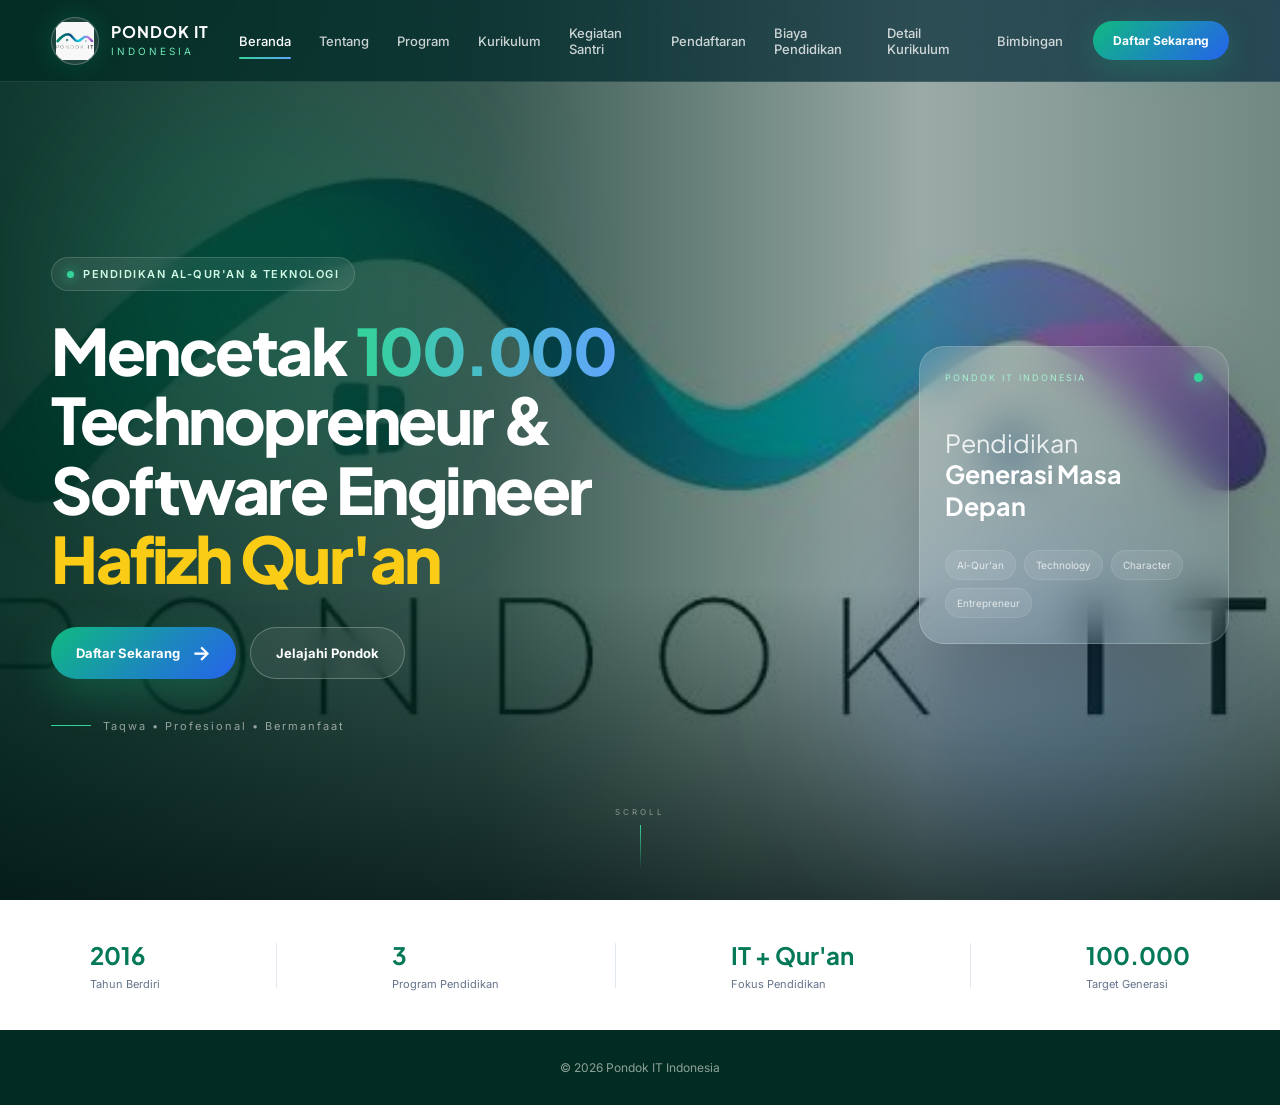
==== index.html @ db1298ca "Muhammadaminpondokit" ====
<!DOCTYPE html>
<html lang="en">
<head>
    <meta charset="UTF-8">
    <meta name="viewport" content="width=device-width, initial-scale=1.0">
    <title>Document</title>
    <link rel="stylesheet" href="style.css"> 
</head>
<body>
   <!DOCTYPE html>
<html lang="id">

<head>

    <meta charset="UTF-8">

    <meta name="viewport"
          content="width=device-width, initial-scale=1.0">

    <meta name="description"
          content="Pondok IT Indonesia - Pendidikan Al-Qur'an, Teknologi, Karakter dan Kemandirian.">

    <title>Pondok IT Indonesia | Technopreneur & Software Engineer Hafizh Qur'an</title>

    <!-- GOOGLE FONT -->
    <link rel="preconnect" href="https://fonts.googleapis.com">
    <link rel="preconnect" href="https://fonts.gstatic.com" crossorigin>

    <link href="https://fonts.googleapis.com/css2?family=Inter:wght@400;500;600;700;800&family=Plus+Jakarta+Sans:wght@500;600;700;800&display=swap"
          rel="stylesheet">

    <!-- CSS -->
    <link rel="stylesheet" href="css/style.css">

</head>

<body>


<!-- =====================================================
                    NAVBAR
===================================================== -->

<header class="navbar">

    <div class="nav-container">


        <!-- LOGO -->

        <a href="index.html" class="brand">

            <div class="brand-logo">

                <img src="Gambar Profil Pondok it/logo pondok it.jpeg"
                     alt="Gambar Profil Pondok it/logo pondok it.jpeg">

            </div>

            <div class="brand-text">

                <strong>PONDOK IT</strong>

                <span>INDONESIA</span>

            </div>

        </a>


        <!-- NAVIGATION -->

        <nav class="nav-menu">

            <a href="https://app.rumahitindonesia.online/register" class="active">
                Beranda
            </a>

            <a href="Tentang.html">
                Tentang
            </a>

            <a href="Program.html">
                Program
            </a>

            <a href="kurikulum.html">
                Kurikulum
            </a>

            <a href="kegiatan.html">
                Kegiatan Santri
            </a>

            <a href="pendaftaran.html">
                Pendaftaran
            </a>

            <a href="Biaya.html">
                Biaya Pendidikan 
            </a>

             <a href="detailkurikulum.html">
                Detail Kurikulum
            </a>

            <a href="Bimbingan.html">
                Bimbingan
            </a>

        </nav>


        <!-- CTA -->

        <a href="https://app.rumahitindonesia.online/register"
           class="nav-button">

            Daftar Sekarang

        </a>

    </div>

</header>



<!-- =====================================================
                    HERO SECTION
===================================================== -->

<main>


<section class="hero"
         id="beranda">


    <!-- BACKGROUND -->

    <div class="hero-background">

        <img src="Gambar Profil Pondok it/logo pondok it.jpeg"
             alt="Lingkungan Pondok IT Indonesia">

    </div>


    <!-- OVERLAY -->

    <div class="hero-overlay"></div>


    <!-- LIGHT EFFECT -->

    <div class="hero-glow glow-one"></div>

    <div class="hero-glow glow-two"></div>


    <!-- CONTENT -->

    <div class="hero-container">


        <div class="hero-content">


            <!-- BADGE -->

            <div class="hero-badge">

                <span class="badge-dot"></span>

                PENDIDIKAN AL-QUR'AN & TEKNOLOGI

            </div>


            <!-- TITLE -->

            <h1>

                Mencetak

                <span>100.000</span>

                <br>

                Technopreneur &

                <br>

                Software Engineer

                <em>Hafizh Qur'an</em>

            </h1>


            <!-- DESCRIPTION -->

    

            <!-- BUTTON -->

            <div class="hero-buttons">

                <a href="https://app.rumahitindonesia.online/register"
                   class="btn-primary">

                    Daftar Sekarang

                    <span>→</span>

                </a>


                <a href="#tentang"
                   class="btn-secondary">

                    Jelajahi Pondok

                </a>

            </div>


            <!-- TRUST -->

            <div class="hero-trust">

                <div class="trust-line"></div>

                <span>
                    Taqwa • Profesional • Bermanfaat
                </span>

            </div>


        </div>


        <!-- HERO SIDE CARD -->

        <div class="hero-card">


            <div class="hero-card-top">

                <span class="card-label">
                    PONDOK IT INDONESIA
                </span>

                <div class="status-dot"></div>

            </div>


            <div class="hero-card-title">

                Pendidikan

                <strong>
                    Generasi Masa Depan
                </strong>

            </div>


            <div class="hero-pill-wrapper">

                <span>Al-Qur'an</span>

                <span>Technology</span>

                <span>Character</span>

                <span>Entrepreneur</span>

            </div>


        </div>


    </div>


    <!-- SCROLL -->

    <div class="scroll-indicator">

        <span>
            SCROLL
        </span>

        <div class="scroll-line"></div>

    </div>


</section>

<!-- =====================================================
                    QUICK STATS
===================================================== -->

<section class="quick-stats">

    <div class="stats-container">


        <div class="stat-item">

            <strong>
                2016
            </strong>

            <span>
                Tahun Berdiri
            </span>

        </div>


        <div class="stat-divider"></div>


        <div class="stat-item">

            <strong>
                3
            </strong>

            <span>
                Program Pendidikan
            </span>

        </div>


        <div class="stat-divider"></div>


        <div class="stat-item">

            <strong>
                IT + Qur'an
            </strong>

            <span>
                Fokus Pendidikan
            </span>

        </div>


        <div class="stat-divider"></div>


        <div class="stat-item">

            <strong>
                100.000
            </strong>

            <span>
                Target Generasi
            </span>

        </div>


    </div>

</section>






<!-- =====================================================
                    FOOTER SEMENTARA
===================================================== -->

<footer class="footer">

    <div>

        © 2026 Pondok IT Indonesia

    </div>

</footer>


</body>

</html>

</body>
</html>
---- style.css ----
/* =====================================================
                GLOBAL
===================================================== */

* {

    margin: 0;
    padding: 0;

    box-sizing: border-box;

}

html {

    scroll-behavior: smooth;

}

body {

    font-family: "Inter", sans-serif;

    color: #ffffff;

    background: #f8fafc;

    overflow-x: hidden;

}

a {

    text-decoration: none;

    color: inherit;

}

img {

    max-width: 100%;

    display: block;

}



/* =====================================================
                NAVBAR
===================================================== */

.navbar {

    position: fixed;

    top: 0;
    left: 0;

    width: 100%;

    height: 82px;

    z-index: 1000;

    background:

        linear-gradient(
            90deg,
            rgba(2,44,34,.82),
            rgba(7,44,64,.70)
        );

    backdrop-filter: blur(18px);

    -webkit-backdrop-filter: blur(18px);

    border-bottom:

        1px solid
        rgba(255,255,255,.10);

}


.nav-container {

    width: min(1400px, 92%);

    height: 100%;

    margin: auto;

    display: flex;

    align-items: center;

    justify-content: space-between;

    gap: 30px;

}



/* =====================================================
                    BRAND
===================================================== */

.brand {

    display: flex;

    align-items: center;

    gap: 12px;

    flex-shrink: 0;

}


.brand-logo {

    width: 48px;

    height: 48px;

    border-radius: 50%;

    display: flex;

    align-items: center;

    justify-content: center;

    background:

        rgba(255,255,255,.10);

    border:

        1px solid
        rgba(255,255,255,.25);

    box-shadow:

        0 0 25px
        rgba(16,185,129,.20);

    overflow: hidden;

}


.brand-logo img {

    width: 38px;

    height: 38px;

    object-fit: contain;

}


.brand-text {

    display: flex;

    flex-direction: column;

    line-height: 1.05;

}


.brand-text strong {

    font-family:
        "Plus Jakarta Sans",
        sans-serif;

    font-size: 16px;

    letter-spacing: 1px;

}


.brand-text span {

    font-size: 10px;

    letter-spacing: 3px;

    color: #6ee7b7;

    margin-top: 5px;

}



/* =====================================================
                NAV MENU
===================================================== */

.nav-menu {

    display: flex;

    align-items: center;

    gap: 28px;

}


.nav-menu a {

    position: relative;

    font-size: 13px;

    font-weight: 500;

    color:
        rgba(255,255,255,.78);

    padding: 10px 0;

    transition: .3s ease;

}


.nav-menu a::after {

    content: "";

    position: absolute;

    bottom: 0;

    left: 50%;

    width: 0;

    height: 2px;

    border-radius: 10px;

    background:

        linear-gradient(
            90deg,
            #34d399,
            #60a5fa
        );

    transform:
        translateX(-50%);

    transition: .3s ease;

}


.nav-menu a:hover,
.nav-menu a.active {

    color: #ffffff;

}


.nav-menu a:hover::after,
.nav-menu a.active::after {

    width: 100%;

}



/* =====================================================
                NAV BUTTON
===================================================== */

.nav-button {

    padding:

        12px 20px;

    border-radius: 50px;

    font-size: 12px;

    font-weight: 700;

    white-space: nowrap;

    background:

        linear-gradient(
            135deg,
            #10b981,
            #2563eb
        );

    box-shadow:

        0 8px 30px
        rgba(16,185,129,.25);

    transition: .3s ease;

}


.nav-button:hover {

    transform:
        translateY(-3px);

    box-shadow:

        0 12px 35px
        rgba(16,185,129,.40);

}



/* =====================================================
                    HERO
===================================================== */

.hero {

    position: relative;

    min-height: 100vh;

    display: flex;

    align-items: center;

    overflow: hidden;

}


.hero-background {

    position: absolute;

    inset: 0;

    z-index: 0;

}


.hero-background img {

    width: 100%;

    height: 100%;

    object-fit: cover;

    object-position: center;

    transform:
        scale(1.03);

}


.hero-overlay {

    position: absolute;

    inset: 0;

    z-index: 1;

    background:

        linear-gradient(
            90deg,
            rgba(2,44,34,.94) 0%,
            rgba(2,44,34,.78) 38%,
            rgba(2,44,34,.38) 72%,
            rgba(2,44,34,.55) 100%
        );

}


.hero-overlay::after {

    content: "";

    position: absolute;

    inset: 0;

    background:

        linear-gradient(
            0deg,
            rgba(2,20,18,.75),
            transparent 35%
        );

}



/* =====================================================
                HERO GLOW
===================================================== */

.hero-glow {

    position: absolute;

    border-radius: 50%;

    filter: blur(80px);

    z-index: 2;

    pointer-events: none;

}


.glow-one {

    width: 400px;

    height: 400px;

    background:
        rgba(16,185,129,.16);

    top: 10%;

    left: 5%;

}


.glow-two {

    width: 350px;

    height: 350px;

    background:
        rgba(37,99,235,.15);

    right: 5%;

    bottom: 5%;

}



/* =====================================================
                HERO CONTAINER
===================================================== */

.hero-container {

    position: relative;

    z-index: 5;

    width: min(1400px, 92%);

    margin: auto;

    padding-top: 90px;

    display: flex;

    align-items: center;

    justify-content: space-between;

    gap: 70px;

}



/* =====================================================
                HERO CONTENT
===================================================== */

.hero-content {

    max-width: 780px;

}


.hero-badge {

    display: inline-flex;

    align-items: center;

    gap: 9px;

    padding:

        9px 15px;

    border-radius: 50px;

    background:

        rgba(255,255,255,.08);

    border:

        1px solid
        rgba(255,255,255,.15);

    backdrop-filter: blur(10px);

    font-size: 11px;

    letter-spacing: 1.5px;

    font-weight: 600;

    color: #d1fae5;

    margin-bottom: 25px;

}


.badge-dot {

    width: 7px;

    height: 7px;

    border-radius: 50%;

    background: #34d399;

    box-shadow:

        0 0 12px
        #34d399;

}



.hero h1 {

    font-family:
        "Plus Jakarta Sans",
        sans-serif;

    font-size:
        clamp(42px, 5vw, 76px);

    line-height: 1.08;

    letter-spacing: -2.5px;

    font-weight: 800;

}


.hero h1 span {

    background:

        linear-gradient(
            90deg,
            #34d399,
            #60a5fa
        );

    -webkit-background-clip: text;

    background-clip: text;

    color: transparent;

}


.hero h1 em {

    display: inline-block;

    font-style: normal;

    color: #facc15;

}


.hero-description {

    max-width: 650px;

    margin-top: 28px;

    font-size: 16px;

    line-height: 1.9;

    color:

        rgba(255,255,255,.76);

}



/* =====================================================
                HERO BUTTONS
===================================================== */

.hero-buttons {

    display: flex;

    gap: 14px;

    margin-top: 34px;

}


.btn-primary,
.btn-secondary {

    display: inline-flex;

    align-items: center;

    justify-content: center;

    min-height: 52px;

    padding:

        0 25px;

    border-radius: 50px;

    font-size: 13px;

    font-weight: 700;

    transition: .35s ease;

}


.btn-primary {

    gap: 12px;

    background:

        linear-gradient(
            135deg,
            #10b981,
            #2563eb
        );

    box-shadow:

        0 15px 40px
        rgba(16,185,129,.25);

}


.btn-primary span {

    font-size: 20px;

    transition: .3s;

}


.btn-primary:hover {

    transform:
        translateY(-4px);

    box-shadow:

        0 20px 45px
        rgba(16,185,129,.40);

}


.btn-primary:hover span {

    transform:
        translateX(5px);

}


.btn-secondary {

    border:

        1px solid
        rgba(255,255,255,.25);

    background:

        rgba(255,255,255,.07);

    backdrop-filter:
        blur(10px);

}


.btn-secondary:hover {

    background:
        rgba(255,255,255,.15);

    transform:
        translateY(-4px);

}



/* =====================================================
                TRUST
===================================================== */

.hero-trust {

    display: flex;

    align-items: center;

    gap: 12px;

    margin-top: 40px;

}


.trust-line {

    width: 40px;

    height: 1px;

    background:
        #34d399;

}


.hero-trust span {

    font-size: 11px;

    letter-spacing: 2px;

    color:
        rgba(255,255,255,.55);

}



/* =====================================================
                HERO CARD
===================================================== */

.hero-card {

    width: 310px;

    flex-shrink: 0;

    padding: 25px;

    border-radius: 25px;

    background:

        linear-gradient(
            145deg,
            rgba(255,255,255,.14),
            rgba(255,255,255,.04)
        );

    border:

        1px solid
        rgba(255,255,255,.18);

    backdrop-filter:
        blur(22px);

    box-shadow:

        0 30px 80px
        rgba(0,0,0,.25);

    animation:

        floating 5s ease-in-out infinite;

}


.hero-card-top {

    display: flex;

    justify-content:
        space-between;

    align-items: center;

}


.card-label {

    font-size: 9px;

    letter-spacing: 2px;

    color:
        #a7f3d0;

}


.status-dot {

    width: 9px;

    height: 9px;

    border-radius: 50%;

    background:
        #34d399;

    box-shadow:

        0 0 15px
        #34d399;

}


.hero-card-title {

    font-family:
        "Plus Jakarta Sans",
        sans-serif;

    font-size: 25px;

    line-height: 1.25;

    margin-top: 45px;

    color:
        rgba(255,255,255,.85);

}


.hero-card-title strong {

    display: block;

    color: #ffffff;

}


.hero-pill-wrapper {

    display: flex;

    flex-wrap: wrap;

    gap: 8px;

    margin-top: 28px;

}


.hero-pill-wrapper span {

    padding:

        8px 11px;

    border-radius: 50px;

    font-size: 10px;

    background:

        rgba(255,255,255,.08);

    border:

        1px solid
        rgba(255,255,255,.10);

    color:
        rgba(255,255,255,.75);

}


@keyframes floating {

    0%,
    100% {

        transform:
            translateY(0);

    }

    50% {

        transform:
            translateY(-12px);

    }

}



/* =====================================================
                SCROLL
===================================================== */

.scroll-indicator {

    position: absolute;

    z-index: 10;

    bottom: 30px;

    left: 50%;

    transform:
        translateX(-50%);

    display: flex;

    flex-direction: column;

    align-items: center;

    gap: 8px;

}


.scroll-indicator span {

    font-size: 8px;

    letter-spacing: 3px;

    color:
        rgba(255,255,255,.45);

}


.scroll-line {

    width: 1px;

    height: 45px;

    background:

        linear-gradient(
            #34d399,
            transparent
        );

}



/* =====================================================
                QUICK STATS
===================================================== */

.quick-stats {

    position: relative;

    z-index: 20;

    background:
        #ffffff;

    color:
        #064e3b;

}


.stats-container {

    width:
        min(1100px, 92%);

    min-height: 130px;

    margin: auto;

    display: flex;

    align-items: center;

    justify-content:
        space-between;

}


.stat-item {

    display: flex;

    flex-direction: column;

    gap: 7px;

}


.stat-item strong {

    font-family:
        "Plus Jakarta Sans",
        sans-serif;

    font-size: 24px;

    color:
        #047857;

}


.stat-item span {

    font-size: 11px;

    color:
        #64748b;

}


.stat-divider {

    width: 1px;

    height: 45px;

    background:
        #e2e8f0;

}



/* =====================================================
                NEXT SECTION
===================================================== */

.next-section {

    min-height: 500px;

    padding:
        120px 20px;

    color:
        #0f172a;

    background:
        #f8fafc;

}


.section-container {

    width:
        min(1000px, 92%);

    margin: auto;

    text-align: center;

}


.section-label {

    display: inline-block;

    font-size: 11px;

    letter-spacing: 3px;

    font-weight: 700;

    color:
        #059669;

    margin-bottom: 20px;

}


.section-container h2 {

    font-family:
        "Plus Jakarta Sans",
        sans-serif;

    font-size:
        clamp(32px, 5vw, 55px);

    line-height: 1.15;

}


.section-container h2 span {

    display: block;

    color:
        #059669;

}


.section-container p {

    max-width: 650px;

    margin:
        25px auto;

    color:
        #64748b;

    line-height: 1.8;

}



/* =====================================================
                FOOTER
===================================================== */

.footer {

    padding:
        30px;

    text-align: center;

    background:
        #022c22;

    color:
        rgba(255,255,255,.55);

    font-size: 12px;

}



/* =====================================================
                RESPONSIVE
===================================================== */

@media (max-width: 1100px) {

    .nav-menu {

        gap: 15px;

    }

    .hero-card {

        width: 270px;

    }

}


@media (max-width: 900px) {

    .nav-menu {

        display: none;

    }

    .hero-container {

        padding-top: 120px;

    }

    .hero-card {

        display: none;

    }

    .hero-content {

        max-width: 800px;

    }

}


@media (max-width: 650px) {

    .navbar {

        height: 70px;

    }

    .brand-text strong {

        font-size: 14px;

    }

    .brand-text span {

        font-size: 8px;

    }

    .nav-button {

        padding:
            10px 14px;

        font-size: 10px;

    }

    .hero-container {

        width: 90%;

        padding-top: 80px;

    }

    .hero h1 {

        letter-spacing: -1.5px;

    }

    .hero-description {

        font-size: 14px;

        line-height: 1.8;

    }

    .hero-buttons {

        flex-direction: column;

        align-items: stretch;

    }

    .btn-primary,
    .btn-secondary {

        width: 100%;

    }

    .hero-trust {

        margin-top: 25px;

    }

    .stats-container {

        display: grid;

        grid-template-columns:
            repeat(2, 1fr);

        gap: 25px;

        padding:
            30px 0;

    }

    .stat-divider {

        display: none;

    }

}

/* =====================================================
                GLOBAL
===================================================== */

* {

    margin: 0;
    padding: 0;

    box-sizing: border-box;

}

html {

    scroll-behavior: smooth;

}

body {

    font-family: "Inter", sans-serif;

    color: #ffffff;

    background: #f8fafc;

    overflow-x: hidden;

}

a {

    text-decoration: none;

    color: inherit;

}

img {

    max-width: 100%;

    display: block;

}



/* =====================================================
                NAVBAR
===================================================== */

.navbar {

    position: fixed;

    top: 0;
    left: 0;

    width: 100%;

    height: 82px;

    z-index: 1000;

    background:

        linear-gradient(
            90deg,
            rgba(2,44,34,.82),
            rgba(7,44,64,.70)
        );

    backdrop-filter: blur(18px);

    -webkit-backdrop-filter: blur(18px);

    border-bottom:

        1px solid
        rgba(255,255,255,.10);

}


.nav-container {

    width: min(1400px, 92%);

    height: 100%;

    margin: auto;

    display: flex;

    align-items: center;

    justify-content: space-between;

    gap: 30px;

}



/* =====================================================
                    BRAND
===================================================== */

.brand {

    display: flex;

    align-items: center;

    gap: 12px;

    flex-shrink: 0;

}


.brand-logo {

    width: 48px;

    height: 48px;

    border-radius: 50%;

    display: flex;

    align-items: center;

    justify-content: center;

    background:

        rgba(255,255,255,.10);

    border:

        1px solid
        rgba(255,255,255,.25);

    box-shadow:

        0 0 25px
        rgba(16,185,129,.20);

    overflow: hidden;

}


.brand-logo img {

    width: 38px;

    height: 38px;

    object-fit: contain;

}


.brand-text {

    display: flex;

    flex-direction: column;

    line-height: 1.05;

}


.brand-text strong {

    font-family:
        "Plus Jakarta Sans",
        sans-serif;

    font-size: 16px;

    letter-spacing: 1px;

}


.brand-text span {

    font-size: 10px;

    letter-spacing: 3px;

    color: #6ee7b7;

    margin-top: 5px;

}



/* =====================================================
                NAV MENU
===================================================== */

.nav-menu {

    display: flex;

    align-items: center;

    gap: 28px;

}


.nav-menu a {

    position: relative;

    font-size: 13px;

    font-weight: 500;

    color:
        rgba(255,255,255,.78);

    padding: 10px 0;

    transition: .3s ease;

}


.nav-menu a::after {

    content: "";

    position: absolute;

    bottom: 0;

    left: 50%;

    width: 0;

    height: 2px;

    border-radius: 10px;

    background:

        linear-gradient(
            90deg,
            #34d399,
            #60a5fa
        );

    transform:
        translateX(-50%);

    transition: .3s ease;

}


.nav-menu a:hover,
.nav-menu a.active {

    color: #ffffff;

}


.nav-menu a:hover::after,
.nav-menu a.active::after {

    width: 100%;

}



/* =====================================================
                NAV BUTTON
===================================================== */

.nav-button {

    padding:

        12px 20px;

    border-radius: 50px;

    font-size: 12px;

    font-weight: 700;

    white-space: nowrap;

    background:

        linear-gradient(
            135deg,
            #10b981,
            #2563eb
        );

    box-shadow:

        0 8px 30px
        rgba(16,185,129,.25);

    transition: .3s ease;

}


.nav-button:hover {

    transform:
        translateY(-3px);

    box-shadow:

        0 12px 35px
        rgba(16,185,129,.40);

}



/* =====================================================
                    HERO
===================================================== */

.hero {

    position: relative;

    min-height: 100vh;

    display: flex;

    align-items: center;

    overflow: hidden;

}


.hero-background {

    position: absolute;

    inset: 0;

    z-index: 0;

}


.hero-background img {

    width: 100%;

    height: 100%;

    object-fit: cover;

    object-position: center;

    transform:
        scale(1.03);

}


.hero-overlay {

    position: absolute;

    inset: 0;

    z-index: 1;

    background:

        linear-gradient(
            90deg,
            rgba(2,44,34,.94) 0%,
            rgba(2,44,34,.78) 38%,
            rgba(2,44,34,.38) 72%,
            rgba(2,44,34,.55) 100%
        );

}


.hero-overlay::after {

    content: "";

    position: absolute;

    inset: 0;

    background:

        linear-gradient(
            0deg,
            rgba(2,20,18,.75),
            transparent 35%
        );

}



/* =====================================================
                HERO GLOW
===================================================== */

.hero-glow {

    position: absolute;

    border-radius: 50%;

    filter: blur(80px);

    z-index: 2;

    pointer-events: none;

}


.glow-one {

    width: 400px;

    height: 400px;

    background:
        rgba(16,185,129,.16);

    top: 10%;

    left: 5%;

}


.glow-two {

    width: 350px;

    height: 350px;

    background:
        rgba(37,99,235,.15);

    right: 5%;

    bottom: 5%;

}



/* =====================================================
                HERO CONTAINER
===================================================== */

.hero-container {

    position: relative;

    z-index: 5;

    width: min(1400px, 92%);

    margin: auto;

    padding-top: 90px;

    display: flex;

    align-items: center;

    justify-content: space-between;

    gap: 70px;

}



/* =====================================================
                HERO CONTENT
===================================================== */

.hero-content {

    max-width: 780px;

}


.hero-badge {

    display: inline-flex;

    align-items: center;

    gap: 9px;

    padding:

        9px 15px;

    border-radius: 50px;

    background:

        rgba(255,255,255,.08);

    border:

        1px solid
        rgba(255,255,255,.15);

    backdrop-filter: blur(10px);

    font-size: 11px;

    letter-spacing: 1.5px;

    font-weight: 600;

    color: #d1fae5;

    margin-bottom: 25px;

}


.badge-dot {

    width: 7px;

    height: 7px;

    border-radius: 50%;

    background: #34d399;

    box-shadow:

        0 0 12px
        #34d399;

}



.hero h1 {

    font-family:
        "Plus Jakarta Sans",
        sans-serif;

    font-size:
        clamp(42px, 5vw, 76px);

    line-height: 1.08;

    letter-spacing: -2.5px;

    font-weight: 800;

}


.hero h1 span {

    background:

        linear-gradient(
            90deg,
            #34d399,
            #60a5fa
        );

    -webkit-background-clip: text;

    background-clip: text;

    color: transparent;

}


.hero h1 em {

    display: inline-block;

    font-style: normal;

    color: #facc15;

}


.hero-description {

    max-width: 650px;

    margin-top: 28px;

    font-size: 16px;

    line-height: 1.9;

    color:

        rgba(255,255,255,.76);

}



/* =====================================================
                HERO BUTTONS
===================================================== */

.hero-buttons {

    display: flex;

    gap: 14px;

    margin-top: 34px;

}


.btn-primary,
.btn-secondary {

    display: inline-flex;

    align-items: center;

    justify-content: center;

    min-height: 52px;

    padding:

        0 25px;

    border-radius: 50px;

    font-size: 13px;

    font-weight: 700;

    transition: .35s ease;

}


.btn-primary {

    gap: 12px;

    background:

        linear-gradient(
            135deg,
            #10b981,
            #2563eb
        );

    box-shadow:

        0 15px 40px
        rgba(16,185,129,.25);

}


.btn-primary span {

    font-size: 20px;

    transition: .3s;

}


.btn-primary:hover {

    transform:
        translateY(-4px);

    box-shadow:

        0 20px 45px
        rgba(16,185,129,.40);

}


.btn-primary:hover span {

    transform:
        translateX(5px);

}


.btn-secondary {

    border:

        1px solid
        rgba(255,255,255,.25);

    background:

        rgba(255,255,255,.07);

    backdrop-filter:
        blur(10px);

}


.btn-secondary:hover {

    background:
        rgba(255,255,255,.15);

    transform:
        translateY(-4px);

}



/* =====================================================
                TRUST
===================================================== */

.hero-trust {

    display: flex;

    align-items: center;

    gap: 12px;

    margin-top: 40px;

}


.trust-line {

    width: 40px;

    height: 1px;

    background:
        #34d399;

}


.hero-trust span {

    font-size: 11px;

    letter-spacing: 2px;

    color:
        rgba(255,255,255,.55);

}



/* =====================================================
                HERO CARD
===================================================== */

.hero-card {

    width: 310px;

    flex-shrink: 0;

    padding: 25px;

    border-radius: 25px;

    background:

        linear-gradient(
            145deg,
            rgba(255,255,255,.14),
            rgba(255,255,255,.04)
        );

    border:

        1px solid
        rgba(255,255,255,.18);

    backdrop-filter:
        blur(22px);

    box-shadow:

        0 30px 80px
        rgba(0,0,0,.25);

    animation:

        floating 5s ease-in-out infinite;

}


.hero-card-top {

    display: flex;

    justify-content:
        space-between;

    align-items: center;

}


.card-label {

    font-size: 9px;

    letter-spacing: 2px;

    color:
        #a7f3d0;

}


.status-dot {

    width: 9px;

    height: 9px;

    border-radius: 50%;

    background:
        #34d399;

    box-shadow:

        0 0 15px
        #34d399;

}


.hero-card-title {

    font-family:
        "Plus Jakarta Sans",
        sans-serif;

    font-size: 25px;

    line-height: 1.25;

    margin-top: 45px;

    color:
        rgba(255,255,255,.85);

}


.hero-card-title strong {

    display: block;

    color: #ffffff;

}


.hero-pill-wrapper {

    display: flex;

    flex-wrap: wrap;

    gap: 8px;

    margin-top: 28px;

}


.hero-pill-wrapper span {

    padding:

        8px 11px;

    border-radius: 50px;

    font-size: 10px;

    background:

        rgba(255,255,255,.08);

    border:

        1px solid
        rgba(255,255,255,.10);

    color:
        rgba(255,255,255,.75);

}


@keyframes floating {

    0%,
    100% {

        transform:
            translateY(0);

    }

    50% {

        transform:
            translateY(-12px);

    }

}



/* =====================================================
                SCROLL
===================================================== */

.scroll-indicator {

    position: absolute;

    z-index: 10;

    bottom: 30px;

    left: 50%;

    transform:
        translateX(-50%);

    display: flex;

    flex-direction: column;

    align-items: center;

    gap: 8px;

}


.scroll-indicator span {

    font-size: 8px;

    letter-spacing: 3px;

    color:
        rgba(255,255,255,.45);

}


.scroll-line {

    width: 1px;

    height: 45px;

    background:

        linear-gradient(
            #34d399,
            transparent
        );

}



/* =====================================================
                QUICK STATS
===================================================== */

.quick-stats {

    position: relative;

    z-index: 20;

    background:
        #ffffff;

    color:
        #064e3b;

}


.stats-container {

    width:
        min(1100px, 92%);

    min-height: 130px;

    margin: auto;

    display: flex;

    align-items: center;

    justify-content:
        space-between;

}


.stat-item {

    display: flex;

    flex-direction: column;

    gap: 7px;

}


.stat-item strong {

    font-family:
        "Plus Jakarta Sans",
        sans-serif;

    font-size: 24px;

    color:
        #047857;

}


.stat-item span {

    font-size: 11px;

    color:
        #64748b;

}


.stat-divider {

    width: 1px;

    height: 45px;

    background:
        #e2e8f0;

}



/* =====================================================
                NEXT SECTION
===================================================== */

.next-section {

    min-height: 500px;

    padding:
        120px 20px;

    color:
        #0f172a;

    background:
        #f8fafc;

}


.section-container {

    width:
        min(1000px, 92%);

    margin: auto;

    text-align: center;

}


.section-label {

    display: inline-block;

    font-size: 11px;

    letter-spacing: 3px;

    font-weight: 700;

    color:
        #059669;

    margin-bottom: 20px;

}


.section-container h2 {

    font-family:
        "Plus Jakarta Sans",
        sans-serif;

    font-size:
        clamp(32px, 5vw, 55px);

    line-height: 1.15;

}


.section-container h2 span {

    display: block;

    color:
        #059669;

}


.section-container p {

    max-width: 650px;

    margin:
        25px auto;

    color:
        #64748b;

    line-height: 1.8;

}



/* =====================================================
                FOOTER
===================================================== */

.footer {

    padding:
        30px;

    text-align: center;

    background:
        #022c22;

    color:
        rgba(255,255,255,.55);

    font-size: 12px;

}



/* =====================================================
                RESPONSIVE
===================================================== */

@media (max-width: 1100px) {

    .nav-menu {

        gap: 15px;

    }

    .hero-card {

        width: 270px;

    }

}


@media (max-width: 900px) {

    .nav-menu {

        display: none;

    }

    .hero-container {

        padding-top: 120px;

    }

    .hero-card {

        display: none;

    }

    .hero-content {

        max-width: 800px;

    }

}


@media (max-width: 650px) {

    .navbar {

        height: 70px;

    }

    .brand-text strong {

        font-size: 14px;

    }

    .brand-text span {

        font-size: 8px;

    }

    .nav-button {

        padding:
            10px 14px;

        font-size: 10px;

    }

    .hero-container {

        width: 90%;

        padding-top: 80px;

    }

    .hero h1 {

        letter-spacing: -1.5px;

    }

    .hero-description {

        font-size: 14px;

        line-height: 1.8;

    }

    .hero-buttons {

        flex-direction: column;

        align-items: stretch;

    }

    .btn-primary,
    .btn-secondary {

        width: 100%;

    }

    .hero-trust {

        margin-top: 25px;

    }

    .stats-container {

        display: grid;

        grid-template-columns:
            repeat(2, 1fr);

        gap: 25px;

        padding:
            30px 0;

    }

    .stat-divider {

        display: none;

    }

}
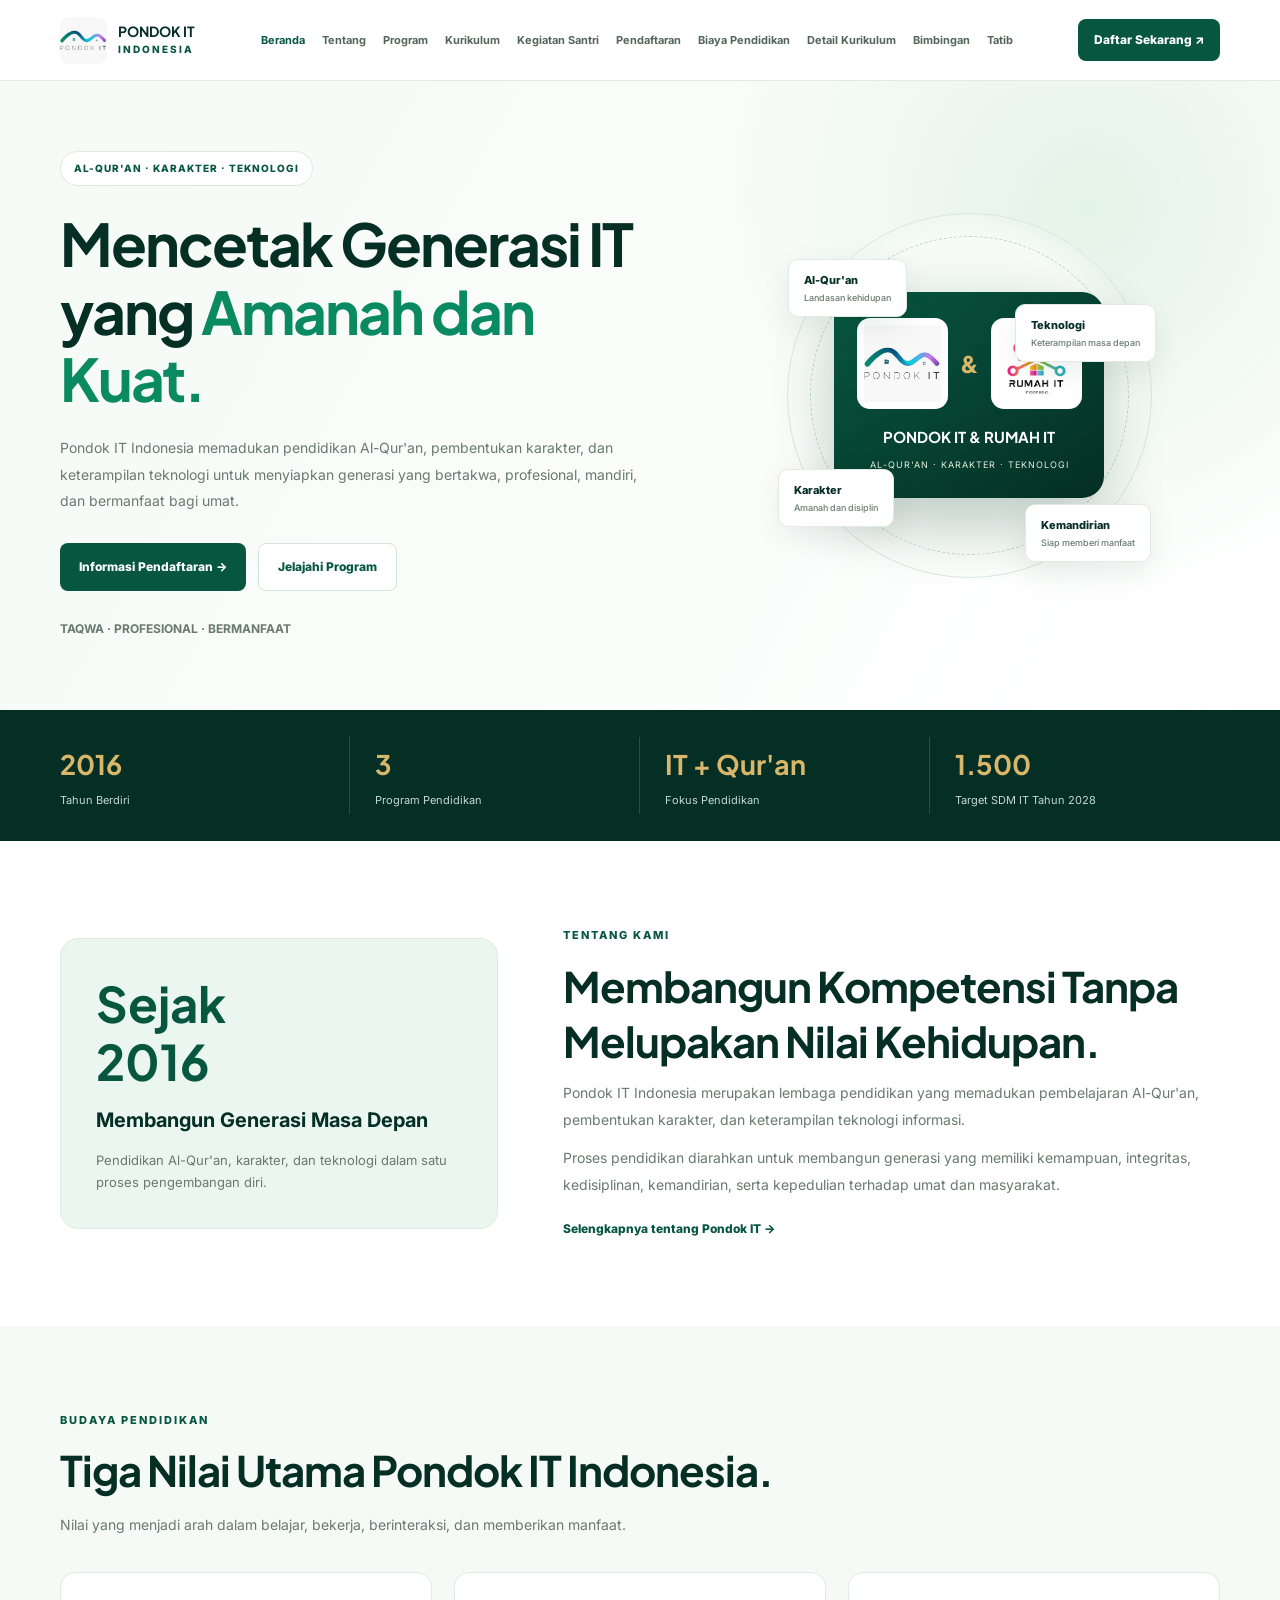
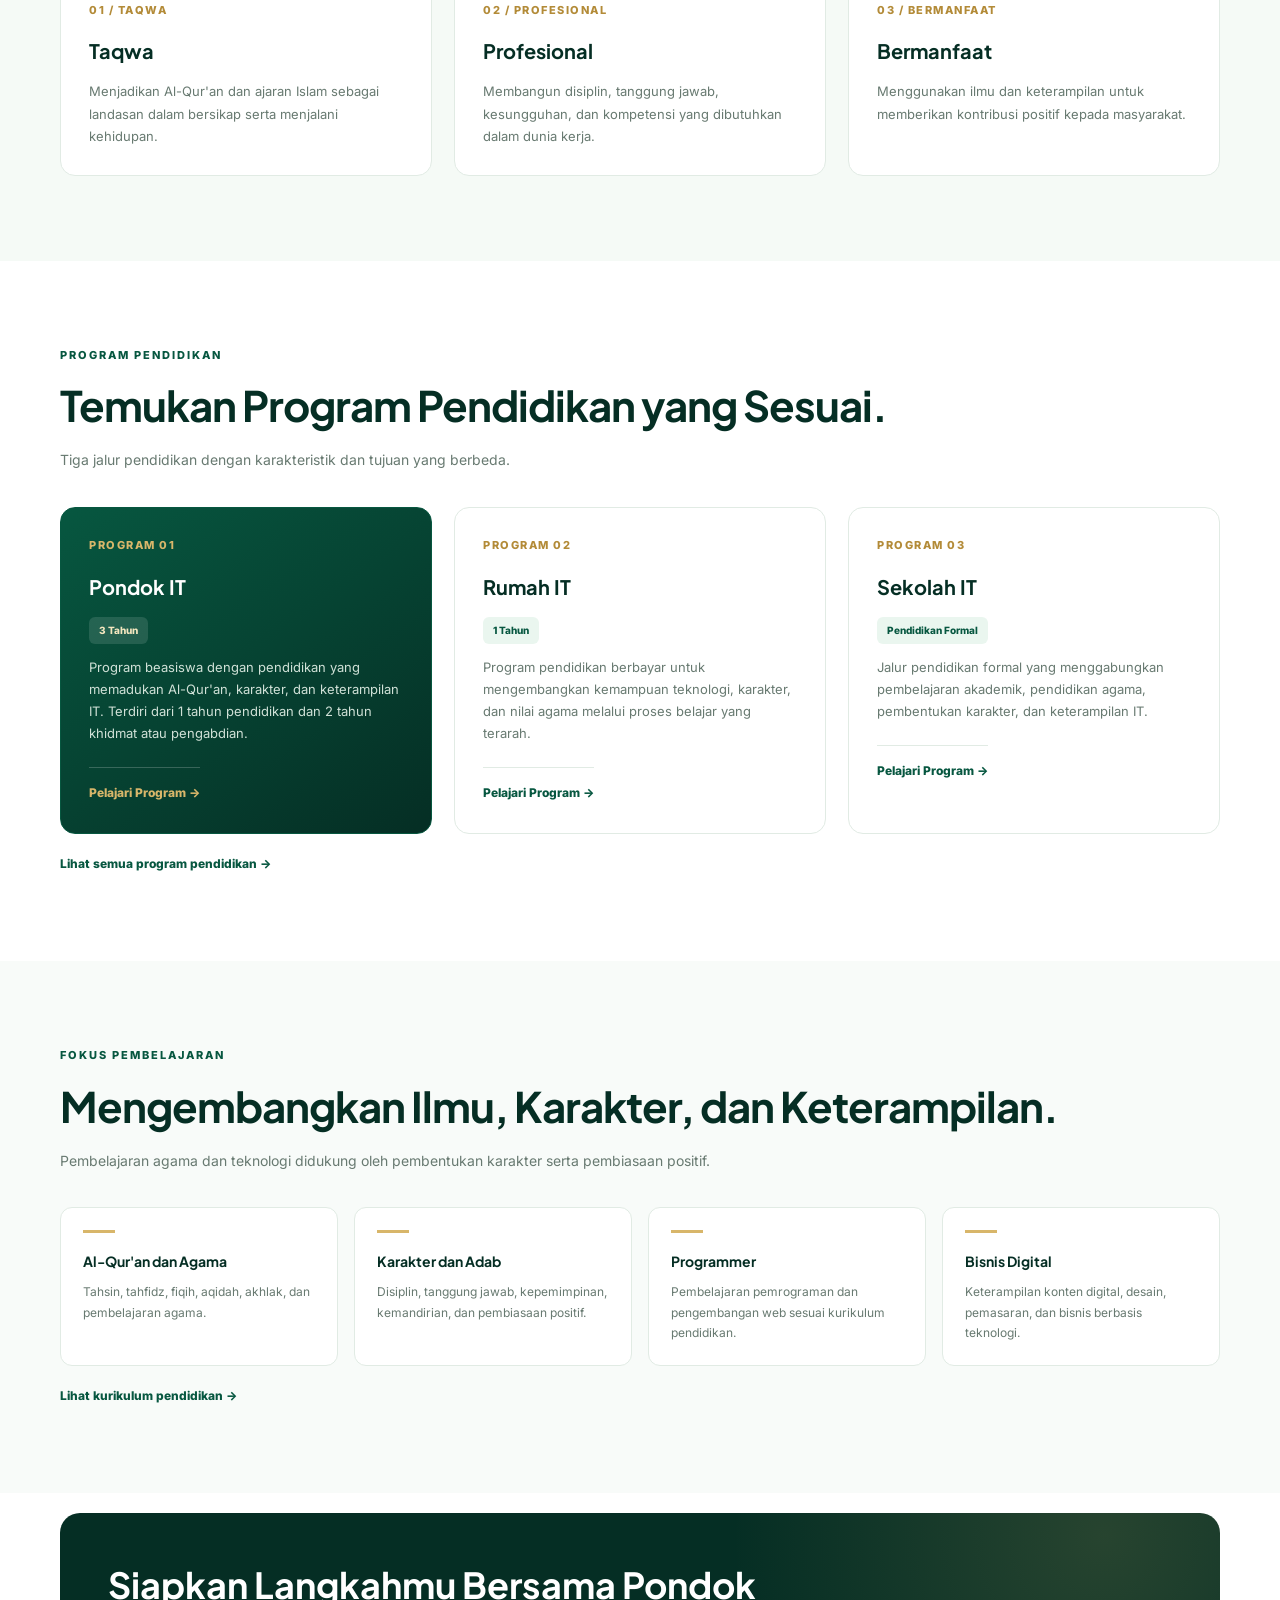
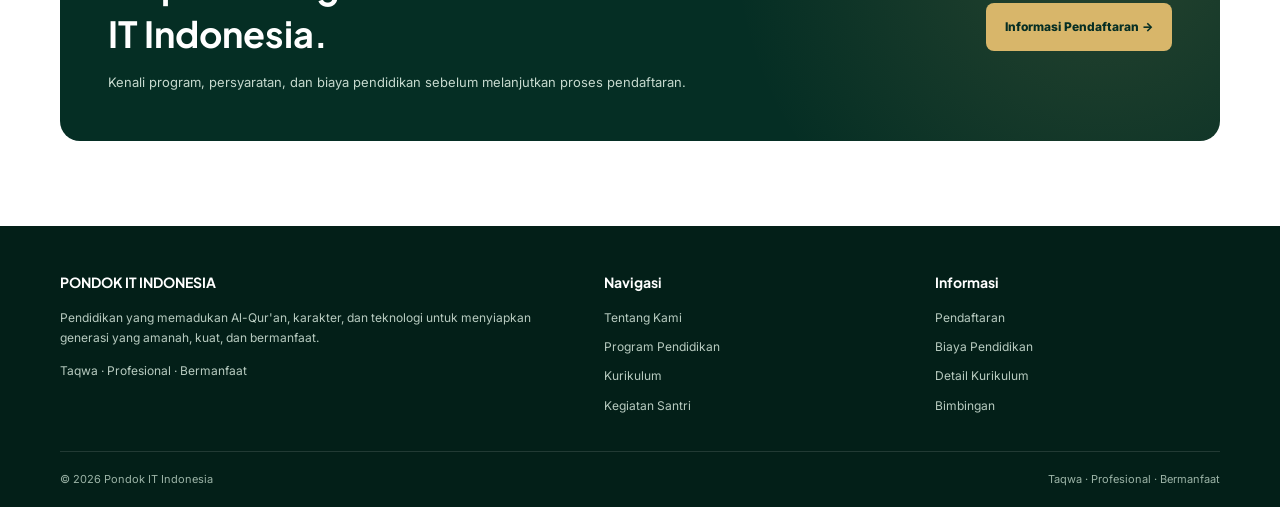
==== commit 324ac602: "melakukan perubahan tanpilan dan tambhan isi" ====
--- a/index.html
+++ b/index.html
@@ -1,406 +1,1469 @@
+
 <!DOCTYPE html>
-<html lang="en">
+<html lang="id">
 <head>
     <meta charset="UTF-8">
     <meta name="viewport" content="width=device-width, initial-scale=1.0">
-    <title>Document</title>
-    <link rel="stylesheet" href="style.css"> 
-</head>
-<body>
-   <!DOCTYPE html>
-<html lang="id">
-
-<head>
-
-    <meta charset="UTF-8">
-
-    <meta name="viewport"
-          content="width=device-width, initial-scale=1.0">
-
-    <meta name="description"
-          content="Pondok IT Indonesia - Pendidikan Al-Qur'an, Teknologi, Karakter dan Kemandirian.">
-
-    <title>Pondok IT Indonesia | Technopreneur & Software Engineer Hafizh Qur'an</title>
-
-    <!-- GOOGLE FONT -->
+
+    <title>Pondok IT Indonesia | Al-Qur'an, Karakter & Teknologi</title>
+
+    <meta name="description" content="Pondok IT Indonesia memadukan pendidikan Al-Qur'an, pembentukan karakter, dan keterampilan teknologi.">
+
     <link rel="preconnect" href="https://fonts.googleapis.com">
     <link rel="preconnect" href="https://fonts.gstatic.com" crossorigin>
-
-    <link href="https://fonts.googleapis.com/css2?family=Inter:wght@400;500;600;700;800&family=Plus+Jakarta+Sans:wght@500;600;700;800&display=swap"
-          rel="stylesheet">
-
-    <!-- CSS -->
-    <link rel="stylesheet" href="css/style.css">
-
+    <link href="https://fonts.googleapis.com/css2?family=Inter:wght@400;500;600;700;800&family=Plus+Jakarta+Sans:wght@500;600;700;800&display=swap" rel="stylesheet">
+
+    <style>
+        :root {
+            --green: #075740;
+            --dark-green: #052e24;
+            --light-green: #eaf6ef;
+            --gold: #d8b66a;
+            --dark: #18352a;
+            --muted: #687a71;
+            --white: #ffffff;
+            --border: #e1ebe4;
+        }
+
+        * {
+            margin: 0;
+            padding: 0;
+            box-sizing: border-box;
+        }
+
+        html {
+            scroll-behavior: smooth;
+            scroll-padding-top: 90px;
+        }
+
+        body {
+            font-family: 'Inter', sans-serif;
+            color: var(--dark);
+            line-height: 1.7;
+            background: #fff;
+        }
+
+        a {
+            color: inherit;
+            text-decoration: none;
+        }
+
+        img {
+            max-width: 100%;
+            display: block;
+        }
+
+        .container {
+            width: min(1160px, calc(100% - 40px));
+            margin: auto;
+        }
+
+        .section {
+            padding: 85px 0;
+        }
+
+        .section-label {
+            color: var(--green);
+            text-transform: uppercase;
+            font-size: 11px;
+            font-weight: 800;
+            letter-spacing: 2px;
+            margin-bottom: 14px;
+        }
+
+        .section-title {
+            font-family: 'Plus Jakarta Sans', sans-serif;
+            font-size: clamp(28px, 4vw, 42px);
+            line-height: 1.3;
+            letter-spacing: -1px;
+            color: var(--dark-green);
+        }
+
+        .section-desc {
+            color: var(--muted);
+            font-size: 14px;
+            margin-top: 15px;
+            max-width: 700px;
+        }
+
+        /* NAVBAR */
+
+        .navbar {
+            position: sticky;
+            top: 0;
+            z-index: 1000;
+            background: rgba(255,255,255,.97);
+            border-bottom: 1px solid var(--border);
+        }
+
+        .nav-container {
+            min-height: 80px;
+            display: flex;
+            align-items: center;
+            justify-content: space-between;
+            gap: 20px;
+        }
+
+        .brand {
+            display: flex;
+            align-items: center;
+            gap: 11px;
+            flex-shrink: 0;
+        }
+
+        .brand img {
+            width: 47px;
+            height: 47px;
+            object-fit: contain;
+            border-radius: 9px;
+        }
+
+        .brand-name strong {
+            display: block;
+            font-family: 'Plus Jakarta Sans', sans-serif;
+            font-size: 14px;
+            line-height: 1.4;
+            color: var(--dark-green);
+        }
+
+        .brand-name span {
+            display: block;
+            color: var(--green);
+            font-size: 10px;
+            letter-spacing: 2px;
+            font-weight: 800;
+        }
+
+        .nav-menu {
+            display: flex;
+            align-items: center;
+            gap: 17px;
+        }
+
+        .nav-menu a {
+            font-size: 11px;
+            font-weight: 700;
+            color: #52665c;
+            white-space: nowrap;
+            transition: .2s;
+        }
+
+        .nav-menu a:hover,
+        .nav-menu a.active {
+            color: var(--green);
+        }
+
+        .nav-button {
+            display: inline-flex;
+            align-items: center;
+            justify-content: center;
+            background: var(--green);
+            color: white;
+            padding: 11px 16px;
+            border-radius: 8px;
+            font-size: 12px;
+            font-weight: 800;
+            white-space: nowrap;
+            transition: .2s;
+        }
+
+        .nav-button:hover,
+        .button-primary:hover {
+            background: var(--dark-green);
+        }
+
+        .menu-toggle {
+            display: none;
+            border: 1px solid var(--border);
+            background: white;
+            color: var(--green);
+            border-radius: 8px;
+            padding: 7px 12px;
+            font-size: 22px;
+            cursor: pointer;
+        }
+
+        /* HERO */
+
+        .hero {
+            background:
+                radial-gradient(circle at 85% 20%, #e4f3e8, transparent 32%),
+                linear-gradient(120deg, #f5faf6, #fff);
+            overflow: hidden;
+        }
+
+        .hero-grid {
+            min-height: 590px;
+            padding: 70px 0;
+            display: grid;
+            grid-template-columns: 1.1fr .9fr;
+            gap: 45px;
+            align-items: center;
+        }
+
+        .hero-label {
+            display: inline-block;
+            background: white;
+            border: 1px solid #dcebe0;
+            color: var(--green);
+            padding: 8px 13px;
+            border-radius: 30px;
+            font-size: 10px;
+            font-weight: 800;
+            letter-spacing: 1px;
+            margin-bottom: 24px;
+        }
+
+        .hero h1 {
+            font-family: 'Plus Jakarta Sans', sans-serif;
+            color: var(--dark-green);
+            font-size: clamp(38px, 4.6vw, 59px);
+            line-height: 1.15;
+            letter-spacing: -2px;
+        }
+
+        .hero h1 span {
+            color: #0a8a60;
+        }
+
+        .hero-description {
+            margin-top: 22px;
+            color: var(--muted);
+            font-size: 14px;
+            max-width: 580px;
+            line-height: 1.9;
+        }
+
+        .hero-buttons {
+            display: flex;
+            flex-wrap: wrap;
+            gap: 12px;
+            margin-top: 28px;
+        }
+
+        .button-primary,
+        .button-secondary {
+            display: inline-flex;
+            justify-content: center;
+            align-items: center;
+            padding: 13px 19px;
+            border-radius: 8px;
+            font-size: 12px;
+            font-weight: 800;
+            transition: .2s;
+        }
+
+        .button-primary {
+            background: var(--green);
+            color: white;
+        }
+
+        .button-secondary {
+            border: 1px solid #d5e5da;
+            color: var(--green);
+            background: white;
+        }
+
+        .button-secondary:hover {
+            border-color: var(--green);
+        }
+
+        .hero-motto {
+            margin-top: 28px;
+            color: var(--muted);
+            font-size: 12px;
+            font-weight: 700;
+        }
+
+        /* AREA DUA LOGO */
+
+        .hero-visual {
+            position: relative;
+            min-height: 430px;
+            display: flex;
+            align-items: center;
+            justify-content: center;
+        }
+
+        .logo-orbit {
+            width: 365px;
+            height: 365px;
+            max-width: 100%;
+            border-radius: 50%;
+            border: 1px solid #d7e9dc;
+            background: radial-gradient(circle, #e5f3e8 0%, #f7fbf8 60%, transparent 72%);
+            display: flex;
+            align-items: center;
+            justify-content: center;
+            position: relative;
+        }
+
+        .logo-orbit::before {
+            content: "";
+            position: absolute;
+            inset: 22px;
+            border-radius: 50%;
+            border: 1px dashed #b9d7c3;
+        }
+
+        .logo-card {
+            position: relative;
+            z-index: 2;
+            width: 270px;
+            padding: 26px 19px;
+            background: linear-gradient(145deg, var(--green), var(--dark-green));
+            color: white;
+            border-radius: 22px;
+            box-shadow: 0 25px 60px rgba(5,46,36,.22);
+            text-align: center;
+        }
+
+        .logo-pair {
+            display: flex;
+            align-items: center;
+            justify-content: center;
+            gap: 12px;
+            margin-bottom: 17px;
+        }
+
+        .logo-box {
+            width: 91px;
+            height: 91px;
+            background: white;
+            border-radius: 13px;
+            padding: 7px;
+            display: flex;
+            align-items: center;
+            justify-content: center;
+        }
+
+        .logo-box img {
+            width: 100%;
+            height: 100%;
+            object-fit: contain;
+        }
+
+        .logo-and {
+            font-family: 'Plus Jakarta Sans', sans-serif;
+            font-size: 23px;
+            color: var(--gold);
+            font-weight: 800;
+        }
+
+        .logo-card h2 {
+            font-family: 'Plus Jakarta Sans', sans-serif;
+            font-size: 15px;
+            line-height: 1.5;
+        }
+
+        .logo-card p {
+            color: #e4eede;
+            font-size: 9px;
+            letter-spacing: 1px;
+            margin-top: 8px;
+        }
+
+        .floating-label {
+            position: absolute;
+            z-index: 3;
+            background: white;
+            border: 1px solid var(--border);
+            box-shadow: 0 10px 30px rgba(5,46,36,.08);
+            padding: 11px 15px;
+            border-radius: 10px;
+            color: var(--dark-green);
+            font-size: 11px;
+            font-weight: 800;
+        }
+
+        .floating-one {
+            top: 45px;
+            left: 0;
+        }
+
+        .floating-two {
+            top: 90px;
+            right: -5px;
+        }
+
+        .floating-three {
+            bottom: 50px;
+            left: -10px;
+        }
+
+        .floating-four {
+            bottom: 15px;
+            right: 0;
+        }
+
+        .floating-label span {
+            display: block;
+            color: var(--muted);
+            font-size: 9px;
+            font-weight: 500;
+        }
+
+        /* STATISTIK */
+
+        .stats {
+            background: var(--dark-green);
+            color: white;
+        }
+
+        .stats-grid {
+            display: grid;
+            grid-template-columns: repeat(4, 1fr);
+            padding: 27px 0;
+        }
+
+        .stat {
+            padding: 5px 25px;
+            border-right: 1px solid rgba(255,255,255,.15);
+        }
+
+        .stat:first-child {
+            padding-left: 0;
+        }
+
+        .stat:last-child {
+            border-right: none;
+        }
+
+        .stat strong {
+            display: block;
+            font-family: 'Plus Jakarta Sans', sans-serif;
+            color: var(--gold);
+            font-size: 27px;
+        }
+
+        .stat span {
+            display: block;
+            color: #c6d9ce;
+            font-size: 11px;
+            margin-top: 3px;
+        }
+
+        /* TENTANG */
+
+        .about-grid {
+            display: grid;
+            grid-template-columns: .8fr 1.2fr;
+            align-items: center;
+            gap: 65px;
+        }
+
+        .about-box {
+            padding: 35px;
+            background: var(--light-green);
+            border-radius: 18px;
+            border: 1px solid var(--border);
+        }
+
+        .about-box strong {
+            font-family: 'Plus Jakarta Sans', sans-serif;
+            color: var(--green);
+            font-size: 49px;
+            line-height: 1.2;
+        }
+
+        .about-box h3 {
+            font-size: 20px;
+            color: var(--dark-green);
+            margin-top: 12px;
+        }
+
+        .about-box p,
+        .about-content p {
+            font-size: 13px;
+            color: var(--muted);
+            margin-top: 12px;
+        }
+
+        .about-content p {
+            font-size: 14px;
+            line-height: 1.9;
+        }
+
+        .text-link {
+            display: inline-block;
+            margin-top: 20px;
+            color: var(--green);
+            font-size: 12px;
+            font-weight: 800;
+        }
+
+        /* NILAI */
+
+        .values-section {
+            background: #f5faf6;
+        }
+
+        .section-heading {
+            margin-bottom: 35px;
+        }
+
+        .values-grid,
+        .program-grid {
+            display: grid;
+            grid-template-columns: repeat(3, 1fr);
+            gap: 22px;
+        }
+
+        .value-card,
+        .program-card {
+            background: white;
+            border: 1px solid var(--border);
+            border-radius: 15px;
+            padding: 28px;
+            transition: .25s;
+        }
+
+        .value-card:hover,
+        .program-card:hover {
+            transform: translateY(-4px);
+            box-shadow: 0 15px 35px rgba(5,46,36,.08);
+        }
+
+        .card-number {
+            color: #b38b38;
+            font-size: 11px;
+            font-weight: 800;
+            letter-spacing: 1.5px;
+        }
+
+        .value-card h3,
+        .program-card h3 {
+            font-family: 'Plus Jakarta Sans', sans-serif;
+            color: var(--dark-green);
+            font-size: 20px;
+            margin-top: 15px;
+        }
+
+        .value-card p,
+        .program-card p {
+            color: var(--muted);
+            font-size: 13px;
+            margin-top: 12px;
+        }
+
+        /* PROGRAM */
+
+        .program-card.featured {
+            background: linear-gradient(145deg, var(--green), var(--dark-green));
+            border-color: var(--green);
+        }
+
+        .featured .card-number {
+            color: var(--gold);
+        }
+
+        .featured h3 {
+            color: white;
+        }
+
+        .featured p {
+            color: #d0e1d7;
+        }
+
+        .duration {
+            display: inline-block;
+            margin-top: 13px;
+            background: var(--light-green);
+            color: var(--green);
+            border-radius: 6px;
+            padding: 5px 10px;
+            font-size: 10px;
+            font-weight: 800;
+        }
+
+        .featured .duration {
+            background: rgba(255,255,255,.12);
+            color: #f4e7bf;
+        }
+
+        .program-link {
+            display: inline-block;
+            margin-top: 23px;
+            padding-top: 15px;
+            border-top: 1px solid var(--border);
+            color: var(--green);
+            font-size: 12px;
+            font-weight: 800;
+        }
+
+        .featured .program-link {
+            color: var(--gold);
+            border-color: rgba(255,255,255,.2);
+        }
+
+        /* PEMBELAJARAN */
+
+        .learning-section {
+            background: #f8fbf9;
+        }
+
+        .learning-grid {
+            display: grid;
+            grid-template-columns: repeat(4, 1fr);
+            gap: 16px;
+        }
+
+        .learning-card {
+            background: white;
+            border: 1px solid var(--border);
+            border-radius: 12px;
+            padding: 22px;
+        }
+
+        .learning-card::before {
+            content: "";
+            display: block;
+            width: 32px;
+            height: 3px;
+            background: var(--gold);
+            margin-bottom: 17px;
+        }
+
+        .learning-card h3 {
+            font-family: 'Plus Jakarta Sans', sans-serif;
+            font-size: 14px;
+            color: var(--dark-green);
+        }
+
+        .learning-card p {
+            color: var(--muted);
+            font-size: 12px;
+            margin-top: 8px;
+        }
+
+        /* CTA */
+
+        .cta-section {
+            padding: 20px 0 85px;
+        }
+
+        .cta-box {
+            background:
+                radial-gradient(circle at 90% 10%, rgba(216,182,106,.16), transparent 35%),
+                var(--dark-green);
+            padding: 48px;
+            border-radius: 20px;
+            display: flex;
+            align-items: center;
+            justify-content: space-between;
+            gap: 25px;
+        }
+
+        .cta-box h2 {
+            font-family: 'Plus Jakarta Sans', sans-serif;
+            color: white;
+            font-size: clamp(25px, 3vw, 36px);
+            line-height: 1.35;
+            max-width: 650px;
+        }
+
+        .cta-box p {
+            color: #c6d9ce;
+            font-size: 13px;
+            margin-top: 12px;
+        }
+
+        .cta-button {
+            flex-shrink: 0;
+            display: inline-block;
+            background: var(--gold);
+            color: var(--dark-green);
+            padding: 14px 19px;
+            border-radius: 8px;
+            font-size: 12px;
+            font-weight: 800;
+        }
+
+        /* FOOTER */
+
+        .footer {
+            background: #031f18;
+            color: white;
+            padding-top: 45px;
+        }
+
+        .footer-grid {
+            display: grid;
+            grid-template-columns: 1.4fr .8fr .8fr;
+            gap: 45px;
+            padding-bottom: 35px;
+        }
+
+        .footer h3 {
+            font-family: 'Plus Jakarta Sans', sans-serif;
+            font-size: 14px;
+            margin-bottom: 13px;
+        }
+
+        .footer p,
+        .footer a {
+            color: #b8cbc0;
+            font-size: 12px;
+        }
+
+        .footer-links {
+            display: flex;
+            flex-direction: column;
+            gap: 9px;
+        }
+
+        .footer a:hover {
+            color: white;
+        }
+
+        .footer-bottom {
+            border-top: 1px solid rgba(255,255,255,.12);
+            padding: 18px 0;
+            display: flex;
+            justify-content: space-between;
+            gap: 15px;
+            color: #9cb4a7;
+            font-size: 11px;
+        }
+
+        /* RESPONSIVE */
+
+        @media (max-width: 1050px) {
+            .nav-menu {
+                gap: 10px;
+            }
+
+            .nav-menu a {
+                font-size: 10px;
+            }
+
+            .nav-container {
+                gap: 12px;
+            }
+
+            .hero-grid {
+                gap: 25px;
+            }
+
+            .floating-two {
+                right: 0;
+            }
+        }
+
+        @media (max-width: 900px) {
+            .menu-toggle {
+                display: block;
+            }
+
+            .nav-container {
+                min-height: 75px;
+                flex-wrap: wrap;
+            }
+
+            .nav-button {
+                display: none;
+            }
+
+            .nav-menu {
+                display: none;
+                order: 5;
+                width: 100%;
+                flex-direction: column;
+                align-items: stretch;
+                gap: 0;
+                padding: 0 0 15px;
+            }
+
+            .nav-menu.open {
+                display: flex;
+            }
+
+            .nav-menu a {
+                font-size: 13px;
+                padding: 11px 3px;
+                border-bottom: 1px solid var(--border);
+            }
+
+            .hero-grid {
+                grid-template-columns: 1fr;
+                padding: 60px 0;
+            }
+
+            .hero-content {
+                max-width: 720px;
+            }
+
+            .hero-visual {
+                min-height: 400px;
+            }
+
+            .about-grid {
+                gap: 30px;
+            }
+
+            .learning-grid {
+                grid-template-columns: repeat(2, 1fr);
+            }
+
+            .cta-box {
+                padding: 35px;
+            }
+        }
+
+        @media (max-width: 650px) {
+            .container {
+                width: calc(100% - 32px);
+            }
+
+            .section {
+                padding: 60px 0;
+            }
+
+            .hero-grid {
+                padding: 48px 0 40px;
+            }
+
+            .hero h1 {
+                font-size: clamp(36px, 10vw, 46px);
+                letter-spacing: -1.5px;
+            }
+
+            .hero-description {
+                font-size: 13px;
+            }
+
+            .hero-buttons {
+                flex-direction: column;
+            }
+
+            .hero-buttons a {
+                width: 100%;
+            }
+
+            .hero-visual {
+                min-height: 330px;
+            }
+
+            .logo-orbit {
+                width: 270px;
+                height: 270px;
+            }
+
+            .logo-card {
+                width: 220px;
+                padding: 20px 12px;
+            }
+
+            .logo-box {
+                width: 70px;
+                height: 70px;
+                padding: 5px;
+            }
+
+            .logo-pair {
+                gap: 7px;
+            }
+
+            .logo-card h2 {
+                font-size: 12px;
+            }
+
+            .logo-card p {
+                font-size: 7px;
+            }
+
+            .floating-label {
+                padding: 8px 10px;
+                font-size: 9px;
+            }
+
+            .floating-label span {
+                font-size: 8px;
+            }
+
+            .floating-one {
+                top: 20px;
+                left: -3px;
+            }
+
+            .floating-two {
+                top: 65px;
+                right: -3px;
+            }
+
+            .floating-three {
+                bottom: 35px;
+                left: -3px;
+            }
+
+            .floating-four {
+                bottom: 4px;
+                right: -3px;
+            }
+
+            .stats-grid {
+                grid-template-columns: repeat(2, 1fr);
+            }
+
+            .stat {
+                padding: 15px 12px;
+                border-right: none;
+                border-bottom: 1px solid rgba(255,255,255,.15);
+            }
+
+            .stat:nth-child(odd) {
+                border-right: 1px solid rgba(255,255,255,.15);
+            }
+
+            .stat:first-child {
+                padding-left: 12px;
+            }
+
+            .stat:nth-last-child(-n+2) {
+                border-bottom: none;
+            }
+
+            .stat strong {
+                font-size: 23px;
+            }
+
+            .about-grid {
+                grid-template-columns: 1fr;
+                gap: 25px;
+            }
+
+            .about-box {
+                padding: 28px;
+            }
+
+            .values-grid,
+            .program-grid {
+                grid-template-columns: 1fr;
+            }
+
+            .learning-grid {
+                grid-template-columns: 1fr 1fr;
+                gap: 10px;
+            }
+
+            .learning-card {
+                padding: 16px;
+            }
+
+            .learning-card h3 {
+                font-size: 12px;
+            }
+
+            .learning-card p {
+                font-size: 11px;
+            }
+
+            .cta-box {
+                padding: 28px 22px;
+                flex-direction: column;
+                align-items: stretch;
+            }
+
+            .cta-button {
+                text-align: center;
+            }
+
+            .footer-grid {
+                grid-template-columns: 1fr;
+                gap: 28px;
+            }
+
+            .footer-bottom {
+                flex-direction: column;
+            }
+        }
+
+        @media (prefers-reduced-motion: reduce) {
+            html {
+                scroll-behavior: auto;
+            }
+
+            * {
+                transition: none !important;
+            }
+        }
+    </style>
 </head>
 
 <body>
 
-
-<!-- =====================================================
-                    NAVBAR
-===================================================== -->
-
+<!-- NAVIGASI -->
 <header class="navbar">
-
-    <div class="nav-container">
-
-
-        <!-- LOGO -->
+    <div class="container nav-container">
 
         <a href="index.html" class="brand">
-
-            <div class="brand-logo">
-
-                <img src="Gambar Profil Pondok it/logo pondok it.jpeg"
-                     alt="Gambar Profil Pondok it/logo pondok it.jpeg">
-
-            </div>
-
-            <div class="brand-text">
-
+            <img
+                src="Gambar Profil Pondok it/logo pondok it.jpeg"
+                alt="Logo Pondok IT Indonesia">
+
+            <div class="brand-name">
                 <strong>PONDOK IT</strong>
-
                 <span>INDONESIA</span>
-
-            </div>
-
+            </div>
         </a>
 
-
-        <!-- NAVIGATION -->
-
-        <nav class="nav-menu">
-
-            <a href="https://app.rumahitindonesia.online/register" class="active">
-                Beranda
+        <button
+            class="menu-toggle"
+            id="menuToggle"
+            type="button"
+            aria-label="Buka menu"
+            aria-expanded="false"
+            aria-controls="navMenu">☰</button>
+
+        <nav class="nav-menu" id="navMenu">
+            <a href="index.html" class="active">Beranda</a>
+            <a href="Tentang.html">Tentang</a>
+            <a href="Program.html">Program</a>
+            <a href="kurikulum.html">Kurikulum</a>
+            <a href="kegiatan.html">Kegiatan Santri</a>
+            <a href="pendaftaran.html">Pendaftaran</a>
+            <a href="Biaya.html">Biaya Pendidikan</a>
+            <a href="detailkurikulum.html">Detail Kurikulum</a>
+            <a href="Bimbingan.html">Bimbingan</a>
+             <a href="Tatatertib.html">Tatib</a>
+        </nav>
+
+        <a class="nav-button"
+           href="https://app.rumahitindonesia.online/register">
+            Daftar Sekarang ↗
+        </a>
+
+    </div>
+</header>
+
+<main>
+
+    <!-- BAGIAN UTAMA -->
+    <section class="hero" id="beranda">
+        <div class="container hero-grid">
+
+            <div class="hero-content">
+
+                <div class="hero-label">
+                    AL-QUR'AN · KARAKTER · TEKNOLOGI
+                </div>
+
+                <h1>
+                    Mencetak Generasi IT yang
+                    <span>Amanah dan Kuat.</span>
+                </h1>
+
+                <p class="hero-description">
+                    Pondok IT Indonesia memadukan pendidikan Al-Qur'an,
+                    pembentukan karakter, dan keterampilan teknologi
+                    untuk menyiapkan generasi yang bertakwa, profesional,
+                    mandiri, dan bermanfaat bagi umat.
+                </p>
+
+                <div class="hero-buttons">
+                    <a href="pendaftaran.html" class="button-primary">
+                        Informasi Pendaftaran →
+                    </a>
+
+                    <a href="#program" class="button-secondary">
+                        Jelajahi Program
+                    </a>
+                </div>
+
+                <div class="hero-motto">
+                    TAQWA · PROFESIONAL · BERMANFAAT
+                </div>
+
+            </div>
+
+            <!-- LOGO PONDOK IT DAN RUMAH IT -->
+            <div class="hero-visual">
+
+                <div class="logo-orbit">
+
+                    <div class="logo-card">
+
+                        <div class="logo-pair">
+
+                            <div class="logo-box">
+                                <img
+                                    src="Gambar Profil Pondok it/logo pondok it.jpeg"
+                                    alt="Logo Pondok IT Indonesia">
+                            </div>
+
+                            <div class="logo-and">&</div>
+
+                            <div class="logo-box">
+                                <img
+                                    src="gambar .program/1.png"
+                                    alt="gambar .program/1.png">
+                            </div>
+
+                        </div>
+
+                        <h2>PONDOK IT & RUMAH IT</h2>
+                        <p>AL-QUR'AN · KARAKTER · TEKNOLOGI</p>
+
+                    </div>
+
+                    <div class="floating-label floating-one">
+                        Al-Qur'an
+                        <span>Landasan kehidupan</span>
+                    </div>
+
+                    <div class="floating-label floating-two">
+                        Teknologi
+                        <span>Keterampilan masa depan</span>
+                    </div>
+
+                    <div class="floating-label floating-three">
+                        Karakter
+                        <span>Amanah dan disiplin</span>
+                    </div>
+
+                    <div class="floating-label floating-four">
+                        Kemandirian
+                        <span>Siap memberi manfaat</span>
+                    </div>
+
+                </div>
+
+            </div>
+
+        </div>
+    </section>
+
+    <!-- INFORMASI SINGKAT -->
+    <section class="stats">
+        <div class="container stats-grid">
+
+            <div class="stat">
+                <strong>2016</strong>
+                <span>Tahun Berdiri</span>
+            </div>
+
+            <div class="stat">
+                <strong>3</strong>
+                <span>Program Pendidikan</span>
+            </div>
+
+            <div class="stat">
+                <strong>IT + Qur'an</strong>
+                <span>Fokus Pendidikan</span>
+            </div>
+
+            <div class="stat">
+                <strong>1.500</strong>
+                <span>Target SDM IT Tahun 2028</span>
+            </div>
+
+        </div>
+    </section>
+
+    <!-- TENTANG -->
+    <section class="section" id="tentang">
+        <div class="container about-grid">
+
+            <div class="about-box">
+                <strong>Sejak<br>2016</strong>
+                <h3>Membangun Generasi Masa Depan</h3>
+                <p>
+                    Pendidikan Al-Qur'an, karakter, dan teknologi
+                    dalam satu proses pengembangan diri.
+                </p>
+            </div>
+
+            <div class="about-content">
+                <div class="section-label">Tentang Kami</div>
+
+                <h2 class="section-title">
+                    Membangun Kompetensi Tanpa Melupakan Nilai Kehidupan.
+                </h2>
+
+                <p>
+                    Pondok IT Indonesia merupakan lembaga pendidikan yang
+                    memadukan pembelajaran Al-Qur'an, pembentukan karakter,
+                    dan keterampilan teknologi informasi.
+                </p>
+
+                <p>
+                    Proses pendidikan diarahkan untuk membangun generasi
+                    yang memiliki kemampuan, integritas, kedisiplinan,
+                    kemandirian, serta kepedulian terhadap umat dan masyarakat.
+                </p>
+
+                <a href="Tentang.html" class="text-link">
+                    Selengkapnya tentang Pondok IT →
+                </a>
+            </div>
+
+        </div>
+    </section>
+
+    <!-- NILAI PENDIDIKAN -->
+    <section class="section values-section">
+        <div class="container">
+
+            <div class="section-label">Budaya Pendidikan</div>
+            <h2 class="section-title">
+                Tiga Nilai Utama Pondok IT Indonesia.
+            </h2>
+            <p class="section-desc">
+                Nilai yang menjadi arah dalam belajar, bekerja,
+                berinteraksi, dan memberikan manfaat.
+            </p>
+
+            <div class="values-grid" style="margin-top:35px;">
+
+                <article class="value-card">
+                    <div class="card-number">01 / TAQWA</div>
+                    <h3>Taqwa</h3>
+                    <p>
+                        Menjadikan Al-Qur'an dan ajaran Islam sebagai
+                        landasan dalam bersikap serta menjalani kehidupan.
+                    </p>
+                </article>
+
+                <article class="value-card">
+                    <div class="card-number">02 / PROFESIONAL</div>
+                    <h3>Profesional</h3>
+                    <p>
+                        Membangun disiplin, tanggung jawab, kesungguhan,
+                        dan kompetensi yang dibutuhkan dalam dunia kerja.
+                    </p>
+                </article>
+
+                <article class="value-card">
+                    <div class="card-number">03 / BERMANFAAT</div>
+                    <h3>Bermanfaat</h3>
+                    <p>
+                        Menggunakan ilmu dan keterampilan untuk
+                        memberikan kontribusi positif kepada masyarakat.
+                    </p>
+                </article>
+
+            </div>
+
+        </div>
+    </section>
+
+    <!-- PROGRAM -->
+    <section class="section" id="program">
+        <div class="container">
+
+            <div class="section-label">Program Pendidikan</div>
+            <h2 class="section-title">
+                Temukan Program Pendidikan yang Sesuai.
+            </h2>
+            <p class="section-desc">
+                Tiga jalur pendidikan dengan karakteristik dan
+                tujuan yang berbeda.
+            </p>
+
+            <div class="program-grid" style="margin-top:35px;">
+
+                <article class="program-card featured">
+                    <div class="card-number">PROGRAM 01</div>
+                    <h3>Pondok IT</h3>
+                    <span class="duration">3 Tahun</span>
+                    <p>
+                        Program beasiswa dengan pendidikan yang
+                        memadukan Al-Qur'an, karakter, dan keterampilan IT.
+                        Terdiri dari 1 tahun pendidikan dan 2 tahun
+                        khidmat atau pengabdian.
+                    </p>
+                    <a href="pondok-it.html" class="program-link">
+                        Pelajari Program →
+                    </a>
+                </article>
+
+                <article class="program-card">
+                    <div class="card-number">PROGRAM 02</div>
+                    <h3>Rumah IT</h3>
+                    <span class="duration">1 Tahun</span>
+                    <p>
+                        Program pendidikan berbayar untuk mengembangkan
+                        kemampuan teknologi, karakter, dan nilai agama
+                        melalui proses belajar yang terarah.
+                    </p>
+                    <a href="rumah-it.html" class="program-link">
+                        Pelajari Program →
+                    </a>
+                </article>
+
+                <article class="program-card">
+                    <div class="card-number">PROGRAM 03</div>
+                    <h3>Sekolah IT</h3>
+                    <span class="duration">Pendidikan Formal</span>
+                    <p>
+                        Jalur pendidikan formal yang menggabungkan
+                        pembelajaran akademik, pendidikan agama,
+                        pembentukan karakter, dan keterampilan IT.
+                    </p>
+                    <a href="sekolah-it.html" class="program-link">
+                        Pelajari Program →
+                    </a>
+                </article>
+
+            </div>
+
+            <a href="Program.html" class="text-link">
+                Lihat semua program pendidikan →
             </a>
 
-            <a href="Tentang.html">
-                Tentang
+        </div>
+    </section>
+
+    <!-- BIDANG PEMBELAJARAN -->
+    <section class="section learning-section" id="pembelajaran">
+        <div class="container">
+
+            <div class="section-label">Fokus Pembelajaran</div>
+            <h2 class="section-title">
+                Mengembangkan Ilmu, Karakter, dan Keterampilan.
+            </h2>
+            <p class="section-desc">
+                Pembelajaran agama dan teknologi didukung oleh
+                pembentukan karakter serta pembiasaan positif.
+            </p>
+
+            <div class="learning-grid" style="margin-top:35px;">
+
+                <article class="learning-card">
+                    <h3>Al-Qur'an dan Agama</h3>
+                    <p>
+                        Tahsin, tahfidz, fiqih, aqidah, akhlak,
+                        dan pembelajaran agama.
+                    </p>
+                </article>
+
+                <article class="learning-card">
+                    <h3>Karakter dan Adab</h3>
+                    <p>
+                        Disiplin, tanggung jawab, kepemimpinan,
+                        kemandirian, dan pembiasaan positif.
+                    </p>
+                </article>
+
+                <article class="learning-card">
+                    <h3>Programmer</h3>
+                    <p>
+                        Pembelajaran pemrograman dan pengembangan
+                        web sesuai kurikulum pendidikan.
+                    </p>
+                </article>
+
+                <article class="learning-card">
+                    <h3>Bisnis Digital</h3>
+                    <p>
+                        Keterampilan konten digital, desain,
+                        pemasaran, dan bisnis berbasis teknologi.
+                    </p>
+                </article>
+
+            </div>
+
+            <a href="kurikulum.html" class="text-link">
+                Lihat kurikulum pendidikan →
             </a>
 
-            <a href="Program.html">
-                Program
-            </a>
-
-            <a href="kurikulum.html">
-                Kurikulum
-            </a>
-
-            <a href="kegiatan.html">
-                Kegiatan Santri
-            </a>
-
-            <a href="pendaftaran.html">
-                Pendaftaran
-            </a>
-
-            <a href="Biaya.html">
-                Biaya Pendidikan 
-            </a>
-
-             <a href="detailkurikulum.html">
-                Detail Kurikulum
-            </a>
-
-            <a href="Bimbingan.html">
-                Bimbingan
-            </a>
-
-        </nav>
-
-
-        <!-- CTA -->
-
-        <a href="https://app.rumahitindonesia.online/register"
-           class="nav-button">
-
-            Daftar Sekarang
-
-        </a>
+        </div>
+    </section>
+
+    <!-- PENDAFTARAN -->
+    <section class="cta-section">
+        <div class="container">
+
+            <div class="cta-box">
+                <div>
+                    <h2>Siapkan Langkahmu Bersama Pondok IT Indonesia.</h2>
+                    <p>
+                        Kenali program, persyaratan, dan biaya pendidikan
+                        sebelum melanjutkan proses pendaftaran.
+                    </p>
+                </div>
+
+                <a href="pendaftaran.html" class="cta-button">
+                    Informasi Pendaftaran →
+                </a>
+            </div>
+
+        </div>
+    </section>
+
+</main>
+
+<!-- FOOTER -->
+<footer class="footer">
+    <div class="container">
+
+        <div class="footer-grid">
+
+            <div>
+                <h3>PONDOK IT INDONESIA</h3>
+                <p>
+                    Pendidikan yang memadukan Al-Qur'an, karakter,
+                    dan teknologi untuk menyiapkan generasi yang
+                    amanah, kuat, dan bermanfaat.
+                </p>
+                <p style="margin-top:13px;">
+                    Taqwa · Profesional · Bermanfaat
+                </p>
+            </div>
+
+            <div>
+                <h3>Navigasi</h3>
+                <div class="footer-links">
+                    <a href="Tentang.html">Tentang Kami</a>
+                    <a href="Program.html">Program Pendidikan</a>
+                    <a href="kurikulum.html">Kurikulum</a>
+                    <a href="kegiatan.html">Kegiatan Santri</a>
+                </div>
+            </div>
+
+            <div>
+                <h3>Informasi</h3>
+                <div class="footer-links">
+                    <a href="pendaftaran.html">Pendaftaran</a>
+                    <a href="Biaya.html">Biaya Pendidikan</a>
+                    <a href="detailkurikulum.html">Detail Kurikulum</a>
+                    <a href="Bimbingan.html">Bimbingan</a>
+                </div>
+            </div>
+
+        </div>
+
+        <div class="footer-bottom">
+            <span>© 2026 Pondok IT Indonesia</span>
+            <span>Taqwa · Profesional · Bermanfaat</span>
+        </div>
 
     </div>
-
-</header>
-
-
-
-<!-- =====================================================
-                    HERO SECTION
-===================================================== -->
-
-<main>
-
-
-<section class="hero"
-         id="beranda">
-
-
-    <!-- BACKGROUND -->
-
-    <div class="hero-background">
-
-        <img src="Gambar Profil Pondok it/logo pondok it.jpeg"
-             alt="Lingkungan Pondok IT Indonesia">
-
-    </div>
-
-
-    <!-- OVERLAY -->
-
-    <div class="hero-overlay"></div>
-
-
-    <!-- LIGHT EFFECT -->
-
-    <div class="hero-glow glow-one"></div>
-
-    <div class="hero-glow glow-two"></div>
-
-
-    <!-- CONTENT -->
-
-    <div class="hero-container">
-
-
-        <div class="hero-content">
-
-
-            <!-- BADGE -->
-
-            <div class="hero-badge">
-
-                <span class="badge-dot"></span>
-
-                PENDIDIKAN AL-QUR'AN & TEKNOLOGI
-
-            </div>
-
-
-            <!-- TITLE -->
-
-            <h1>
-
-                Mencetak
-
-                <span>100.000</span>
-
-                <br>
-
-                Technopreneur &
-
-                <br>
-
-                Software Engineer
-
-                <em>Hafizh Qur'an</em>
-
-            </h1>
-
-
-            <!-- DESCRIPTION -->
-
-    
-
-            <!-- BUTTON -->
-
-            <div class="hero-buttons">
-
-                <a href="https://app.rumahitindonesia.online/register"
-                   class="btn-primary">
-
-                    Daftar Sekarang
-
-                    <span>→</span>
-
-                </a>
-
-
-                <a href="#tentang"
-                   class="btn-secondary">
-
-                    Jelajahi Pondok
-
-                </a>
-
-            </div>
-
-
-            <!-- TRUST -->
-
-            <div class="hero-trust">
-
-                <div class="trust-line"></div>
-
-                <span>
-                    Taqwa • Profesional • Bermanfaat
-                </span>
-
-            </div>
-
-
-        </div>
-
-
-        <!-- HERO SIDE CARD -->
-
-        <div class="hero-card">
-
-
-            <div class="hero-card-top">
-
-                <span class="card-label">
-                    PONDOK IT INDONESIA
-                </span>
-
-                <div class="status-dot"></div>
-
-            </div>
-
-
-            <div class="hero-card-title">
-
-                Pendidikan
-
-                <strong>
-                    Generasi Masa Depan
-                </strong>
-
-            </div>
-
-
-            <div class="hero-pill-wrapper">
-
-                <span>Al-Qur'an</span>
-
-                <span>Technology</span>
-
-                <span>Character</span>
-
-                <span>Entrepreneur</span>
-
-            </div>
-
-
-        </div>
-
-
-    </div>
-
-
-    <!-- SCROLL -->
-
-    <div class="scroll-indicator">
-
-        <span>
-            SCROLL
-        </span>
-
-        <div class="scroll-line"></div>
-
-    </div>
-
-
-</section>
-
-<!-- =====================================================
-                    QUICK STATS
-===================================================== -->
-
-<section class="quick-stats">
-
-    <div class="stats-container">
-
-
-        <div class="stat-item">
-
-            <strong>
-                2016
-            </strong>
-
-            <span>
-                Tahun Berdiri
-            </span>
-
-        </div>
-
-
-        <div class="stat-divider"></div>
-
-
-        <div class="stat-item">
-
-            <strong>
-                3
-            </strong>
-
-            <span>
-                Program Pendidikan
-            </span>
-
-        </div>
-
-
-        <div class="stat-divider"></div>
-
-
-        <div class="stat-item">
-
-            <strong>
-                IT + Qur'an
-            </strong>
-
-            <span>
-                Fokus Pendidikan
-            </span>
-
-        </div>
-
-
-        <div class="stat-divider"></div>
-
-
-        <div class="stat-item">
-
-            <strong>
-                100.000
-            </strong>
-
-            <span>
-                Target Generasi
-            </span>
-
-        </div>
-
-
-    </div>
-
-</section>
-
-
-
-
-
-
-<!-- =====================================================
-                    FOOTER SEMENTARA
-===================================================== -->
-
-<footer class="footer">
-
-    <div>
-
-        © 2026 Pondok IT Indonesia
-
-    </div>
-
 </footer>
 
+<script>
+    const menuToggle = document.getElementById('menuToggle');
+    const navMenu = document.getElementById('navMenu');
+
+    menuToggle.addEventListener('click', function () {
+        const opened = navMenu.classList.toggle('open');
+
+        menuToggle.setAttribute(
+            'aria-expanded',
+            opened ? 'true' : 'false'
+        );
+
+        menuToggle.textContent = opened ? '×' : '☰';
+    });
+
+    navMenu.querySelectorAll('a').forEach(function (link) {
+        link.addEventListener('click', function () {
+            navMenu.classList.remove('open');
+            menuToggle.setAttribute('aria-expanded', 'false');
+            menuToggle.textContent = '☰';
+        });
+    });
+</script>
 
 </body>
-
 </html>
-
-</body>
-</html>
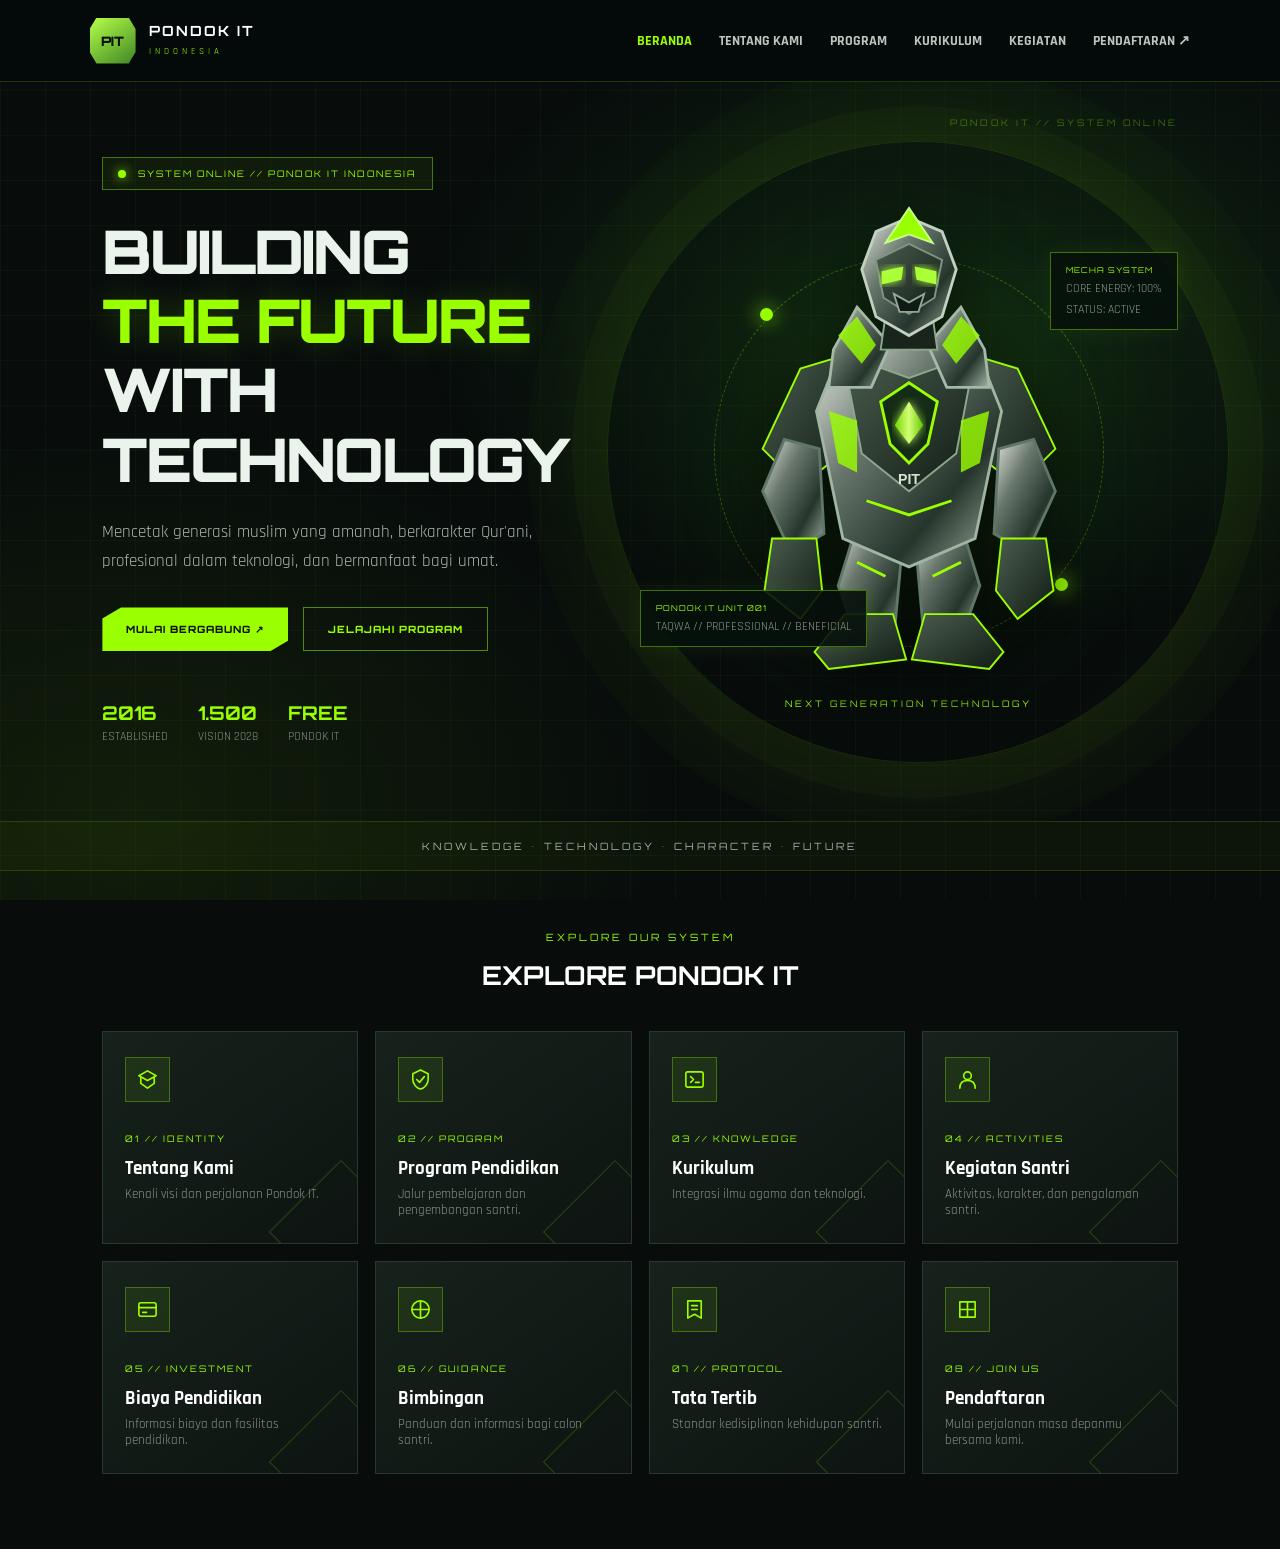
==== commit 8d5a30f3: "Perubahan tanpilan pada setiap html" ====
--- a/index.html
+++ b/index.html
@@ -2,1467 +2,949 @@
 <!DOCTYPE html>
 <html lang="id">
 <head>
-    <meta charset="UTF-8">
-    <meta name="viewport" content="width=device-width, initial-scale=1.0">
-
-    <title>Pondok IT Indonesia | Al-Qur'an, Karakter & Teknologi</title>
-
-    <meta name="description" content="Pondok IT Indonesia memadukan pendidikan Al-Qur'an, pembentukan karakter, dan keterampilan teknologi.">
-
-    <link rel="preconnect" href="https://fonts.googleapis.com">
-    <link rel="preconnect" href="https://fonts.gstatic.com" crossorigin>
-    <link href="https://fonts.googleapis.com/css2?family=Inter:wght@400;500;600;700;800&family=Plus+Jakarta+Sans:wght@500;600;700;800&display=swap" rel="stylesheet">
-
-    <style>
-        :root {
-            --green: #075740;
-            --dark-green: #052e24;
-            --light-green: #eaf6ef;
-            --gold: #d8b66a;
-            --dark: #18352a;
-            --muted: #687a71;
-            --white: #ffffff;
-            --border: #e1ebe4;
-        }
-
-        * {
-            margin: 0;
-            padding: 0;
-            box-sizing: border-box;
-        }
-
-        html {
-            scroll-behavior: smooth;
-            scroll-padding-top: 90px;
-        }
-
-        body {
-            font-family: 'Inter', sans-serif;
-            color: var(--dark);
-            line-height: 1.7;
-            background: #fff;
-        }
-
-        a {
-            color: inherit;
-            text-decoration: none;
-        }
-
-        img {
-            max-width: 100%;
-            display: block;
-        }
-
-        .container {
-            width: min(1160px, calc(100% - 40px));
-            margin: auto;
-        }
-
-        .section {
-            padding: 85px 0;
-        }
-
-        .section-label {
-            color: var(--green);
-            text-transform: uppercase;
-            font-size: 11px;
-            font-weight: 800;
-            letter-spacing: 2px;
-            margin-bottom: 14px;
-        }
-
-        .section-title {
-            font-family: 'Plus Jakarta Sans', sans-serif;
-            font-size: clamp(28px, 4vw, 42px);
-            line-height: 1.3;
-            letter-spacing: -1px;
-            color: var(--dark-green);
-        }
-
-        .section-desc {
-            color: var(--muted);
-            font-size: 14px;
-            margin-top: 15px;
-            max-width: 700px;
-        }
-
-        /* NAVBAR */
-
-        .navbar {
-            position: sticky;
-            top: 0;
-            z-index: 1000;
-            background: rgba(255,255,255,.97);
-            border-bottom: 1px solid var(--border);
-        }
-
-        .nav-container {
-            min-height: 80px;
-            display: flex;
-            align-items: center;
-            justify-content: space-between;
-            gap: 20px;
-        }
-
-        .brand {
-            display: flex;
-            align-items: center;
-            gap: 11px;
-            flex-shrink: 0;
-        }
-
-        .brand img {
-            width: 47px;
-            height: 47px;
-            object-fit: contain;
-            border-radius: 9px;
-        }
-
-        .brand-name strong {
-            display: block;
-            font-family: 'Plus Jakarta Sans', sans-serif;
-            font-size: 14px;
-            line-height: 1.4;
-            color: var(--dark-green);
-        }
-
-        .brand-name span {
-            display: block;
-            color: var(--green);
-            font-size: 10px;
-            letter-spacing: 2px;
-            font-weight: 800;
-        }
-
-        .nav-menu {
-            display: flex;
-            align-items: center;
-            gap: 17px;
-        }
-
-        .nav-menu a {
-            font-size: 11px;
-            font-weight: 700;
-            color: #52665c;
-            white-space: nowrap;
-            transition: .2s;
-        }
-
-        .nav-menu a:hover,
-        .nav-menu a.active {
-            color: var(--green);
-        }
-
-        .nav-button {
-            display: inline-flex;
-            align-items: center;
-            justify-content: center;
-            background: var(--green);
-            color: white;
-            padding: 11px 16px;
-            border-radius: 8px;
-            font-size: 12px;
-            font-weight: 800;
-            white-space: nowrap;
-            transition: .2s;
-        }
-
-        .nav-button:hover,
-        .button-primary:hover {
-            background: var(--dark-green);
-        }
-
-        .menu-toggle {
-            display: none;
-            border: 1px solid var(--border);
-            background: white;
-            color: var(--green);
-            border-radius: 8px;
-            padding: 7px 12px;
-            font-size: 22px;
-            cursor: pointer;
-        }
-
-        /* HERO */
-
-        .hero {
-            background:
-                radial-gradient(circle at 85% 20%, #e4f3e8, transparent 32%),
-                linear-gradient(120deg, #f5faf6, #fff);
-            overflow: hidden;
-        }
-
-        .hero-grid {
-            min-height: 590px;
-            padding: 70px 0;
-            display: grid;
-            grid-template-columns: 1.1fr .9fr;
-            gap: 45px;
-            align-items: center;
-        }
-
-        .hero-label {
-            display: inline-block;
-            background: white;
-            border: 1px solid #dcebe0;
-            color: var(--green);
-            padding: 8px 13px;
-            border-radius: 30px;
-            font-size: 10px;
-            font-weight: 800;
-            letter-spacing: 1px;
-            margin-bottom: 24px;
-        }
-
-        .hero h1 {
-            font-family: 'Plus Jakarta Sans', sans-serif;
-            color: var(--dark-green);
-            font-size: clamp(38px, 4.6vw, 59px);
-            line-height: 1.15;
-            letter-spacing: -2px;
-        }
-
-        .hero h1 span {
-            color: #0a8a60;
-        }
-
-        .hero-description {
-            margin-top: 22px;
-            color: var(--muted);
-            font-size: 14px;
-            max-width: 580px;
-            line-height: 1.9;
-        }
-
-        .hero-buttons {
-            display: flex;
-            flex-wrap: wrap;
-            gap: 12px;
-            margin-top: 28px;
-        }
-
-        .button-primary,
-        .button-secondary {
-            display: inline-flex;
-            justify-content: center;
-            align-items: center;
-            padding: 13px 19px;
-            border-radius: 8px;
-            font-size: 12px;
-            font-weight: 800;
-            transition: .2s;
-        }
-
-        .button-primary {
-            background: var(--green);
-            color: white;
-        }
-
-        .button-secondary {
-            border: 1px solid #d5e5da;
-            color: var(--green);
-            background: white;
-        }
-
-        .button-secondary:hover {
-            border-color: var(--green);
-        }
-
-        .hero-motto {
-            margin-top: 28px;
-            color: var(--muted);
-            font-size: 12px;
-            font-weight: 700;
-        }
-
-        /* AREA DUA LOGO */
-
-        .hero-visual {
-            position: relative;
-            min-height: 430px;
-            display: flex;
-            align-items: center;
-            justify-content: center;
-        }
-
-        .logo-orbit {
-            width: 365px;
-            height: 365px;
-            max-width: 100%;
-            border-radius: 50%;
-            border: 1px solid #d7e9dc;
-            background: radial-gradient(circle, #e5f3e8 0%, #f7fbf8 60%, transparent 72%);
-            display: flex;
-            align-items: center;
-            justify-content: center;
-            position: relative;
-        }
-
-        .logo-orbit::before {
-            content: "";
-            position: absolute;
-            inset: 22px;
-            border-radius: 50%;
-            border: 1px dashed #b9d7c3;
-        }
-
-        .logo-card {
-            position: relative;
-            z-index: 2;
-            width: 270px;
-            padding: 26px 19px;
-            background: linear-gradient(145deg, var(--green), var(--dark-green));
-            color: white;
-            border-radius: 22px;
-            box-shadow: 0 25px 60px rgba(5,46,36,.22);
-            text-align: center;
-        }
-
-        .logo-pair {
-            display: flex;
-            align-items: center;
-            justify-content: center;
-            gap: 12px;
-            margin-bottom: 17px;
-        }
-
-        .logo-box {
-            width: 91px;
-            height: 91px;
-            background: white;
-            border-radius: 13px;
-            padding: 7px;
-            display: flex;
-            align-items: center;
-            justify-content: center;
-        }
-
-        .logo-box img {
-            width: 100%;
-            height: 100%;
-            object-fit: contain;
-        }
-
-        .logo-and {
-            font-family: 'Plus Jakarta Sans', sans-serif;
-            font-size: 23px;
-            color: var(--gold);
-            font-weight: 800;
-        }
-
-        .logo-card h2 {
-            font-family: 'Plus Jakarta Sans', sans-serif;
-            font-size: 15px;
-            line-height: 1.5;
-        }
-
-        .logo-card p {
-            color: #e4eede;
-            font-size: 9px;
-            letter-spacing: 1px;
-            margin-top: 8px;
-        }
-
-        .floating-label {
-            position: absolute;
-            z-index: 3;
-            background: white;
-            border: 1px solid var(--border);
-            box-shadow: 0 10px 30px rgba(5,46,36,.08);
-            padding: 11px 15px;
-            border-radius: 10px;
-            color: var(--dark-green);
-            font-size: 11px;
-            font-weight: 800;
-        }
-
-        .floating-one {
-            top: 45px;
-            left: 0;
-        }
-
-        .floating-two {
-            top: 90px;
-            right: -5px;
-        }
-
-        .floating-three {
-            bottom: 50px;
-            left: -10px;
-        }
-
-        .floating-four {
-            bottom: 15px;
-            right: 0;
-        }
-
-        .floating-label span {
-            display: block;
-            color: var(--muted);
-            font-size: 9px;
-            font-weight: 500;
-        }
-
-        /* STATISTIK */
-
-        .stats {
-            background: var(--dark-green);
-            color: white;
-        }
-
-        .stats-grid {
-            display: grid;
-            grid-template-columns: repeat(4, 1fr);
-            padding: 27px 0;
-        }
-
-        .stat {
-            padding: 5px 25px;
-            border-right: 1px solid rgba(255,255,255,.15);
-        }
-
-        .stat:first-child {
-            padding-left: 0;
-        }
-
-        .stat:last-child {
-            border-right: none;
-        }
-
-        .stat strong {
-            display: block;
-            font-family: 'Plus Jakarta Sans', sans-serif;
-            color: var(--gold);
-            font-size: 27px;
-        }
-
-        .stat span {
-            display: block;
-            color: #c6d9ce;
-            font-size: 11px;
-            margin-top: 3px;
-        }
-
-        /* TENTANG */
-
-        .about-grid {
-            display: grid;
-            grid-template-columns: .8fr 1.2fr;
-            align-items: center;
-            gap: 65px;
-        }
-
-        .about-box {
-            padding: 35px;
-            background: var(--light-green);
-            border-radius: 18px;
-            border: 1px solid var(--border);
-        }
-
-        .about-box strong {
-            font-family: 'Plus Jakarta Sans', sans-serif;
-            color: var(--green);
-            font-size: 49px;
-            line-height: 1.2;
-        }
-
-        .about-box h3 {
-            font-size: 20px;
-            color: var(--dark-green);
-            margin-top: 12px;
-        }
-
-        .about-box p,
-        .about-content p {
-            font-size: 13px;
-            color: var(--muted);
-            margin-top: 12px;
-        }
-
-        .about-content p {
-            font-size: 14px;
-            line-height: 1.9;
-        }
-
-        .text-link {
-            display: inline-block;
-            margin-top: 20px;
-            color: var(--green);
-            font-size: 12px;
-            font-weight: 800;
-        }
-
-        /* NILAI */
-
-        .values-section {
-            background: #f5faf6;
-        }
-
-        .section-heading {
-            margin-bottom: 35px;
-        }
-
-        .values-grid,
-        .program-grid {
-            display: grid;
-            grid-template-columns: repeat(3, 1fr);
-            gap: 22px;
-        }
-
-        .value-card,
-        .program-card {
-            background: white;
-            border: 1px solid var(--border);
-            border-radius: 15px;
-            padding: 28px;
-            transition: .25s;
-        }
-
-        .value-card:hover,
-        .program-card:hover {
-            transform: translateY(-4px);
-            box-shadow: 0 15px 35px rgba(5,46,36,.08);
-        }
-
-        .card-number {
-            color: #b38b38;
-            font-size: 11px;
-            font-weight: 800;
-            letter-spacing: 1.5px;
-        }
-
-        .value-card h3,
-        .program-card h3 {
-            font-family: 'Plus Jakarta Sans', sans-serif;
-            color: var(--dark-green);
-            font-size: 20px;
-            margin-top: 15px;
-        }
-
-        .value-card p,
-        .program-card p {
-            color: var(--muted);
-            font-size: 13px;
-            margin-top: 12px;
-        }
-
-        /* PROGRAM */
-
-        .program-card.featured {
-            background: linear-gradient(145deg, var(--green), var(--dark-green));
-            border-color: var(--green);
-        }
-
-        .featured .card-number {
-            color: var(--gold);
-        }
-
-        .featured h3 {
-            color: white;
-        }
-
-        .featured p {
-            color: #d0e1d7;
-        }
-
-        .duration {
-            display: inline-block;
-            margin-top: 13px;
-            background: var(--light-green);
-            color: var(--green);
-            border-radius: 6px;
-            padding: 5px 10px;
-            font-size: 10px;
-            font-weight: 800;
-        }
-
-        .featured .duration {
-            background: rgba(255,255,255,.12);
-            color: #f4e7bf;
-        }
-
-        .program-link {
-            display: inline-block;
-            margin-top: 23px;
-            padding-top: 15px;
-            border-top: 1px solid var(--border);
-            color: var(--green);
-            font-size: 12px;
-            font-weight: 800;
-        }
-
-        .featured .program-link {
-            color: var(--gold);
-            border-color: rgba(255,255,255,.2);
-        }
-
-        /* PEMBELAJARAN */
-
-        .learning-section {
-            background: #f8fbf9;
-        }
-
-        .learning-grid {
-            display: grid;
-            grid-template-columns: repeat(4, 1fr);
-            gap: 16px;
-        }
-
-        .learning-card {
-            background: white;
-            border: 1px solid var(--border);
-            border-radius: 12px;
-            padding: 22px;
-        }
-
-        .learning-card::before {
-            content: "";
-            display: block;
-            width: 32px;
-            height: 3px;
-            background: var(--gold);
-            margin-bottom: 17px;
-        }
-
-        .learning-card h3 {
-            font-family: 'Plus Jakarta Sans', sans-serif;
-            font-size: 14px;
-            color: var(--dark-green);
-        }
-
-        .learning-card p {
-            color: var(--muted);
-            font-size: 12px;
-            margin-top: 8px;
-        }
-
-        /* CTA */
-
-        .cta-section {
-            padding: 20px 0 85px;
-        }
-
-        .cta-box {
-            background:
-                radial-gradient(circle at 90% 10%, rgba(216,182,106,.16), transparent 35%),
-                var(--dark-green);
-            padding: 48px;
-            border-radius: 20px;
-            display: flex;
-            align-items: center;
-            justify-content: space-between;
-            gap: 25px;
-        }
-
-        .cta-box h2 {
-            font-family: 'Plus Jakarta Sans', sans-serif;
-            color: white;
-            font-size: clamp(25px, 3vw, 36px);
-            line-height: 1.35;
-            max-width: 650px;
-        }
-
-        .cta-box p {
-            color: #c6d9ce;
-            font-size: 13px;
-            margin-top: 12px;
-        }
-
-        .cta-button {
-            flex-shrink: 0;
-            display: inline-block;
-            background: var(--gold);
-            color: var(--dark-green);
-            padding: 14px 19px;
-            border-radius: 8px;
-            font-size: 12px;
-            font-weight: 800;
-        }
-
-        /* FOOTER */
-
-        .footer {
-            background: #031f18;
-            color: white;
-            padding-top: 45px;
-        }
-
-        .footer-grid {
-            display: grid;
-            grid-template-columns: 1.4fr .8fr .8fr;
-            gap: 45px;
-            padding-bottom: 35px;
-        }
-
-        .footer h3 {
-            font-family: 'Plus Jakarta Sans', sans-serif;
-            font-size: 14px;
-            margin-bottom: 13px;
-        }
-
-        .footer p,
-        .footer a {
-            color: #b8cbc0;
-            font-size: 12px;
-        }
-
-        .footer-links {
-            display: flex;
-            flex-direction: column;
-            gap: 9px;
-        }
-
-        .footer a:hover {
-            color: white;
-        }
-
-        .footer-bottom {
-            border-top: 1px solid rgba(255,255,255,.12);
-            padding: 18px 0;
-            display: flex;
-            justify-content: space-between;
-            gap: 15px;
-            color: #9cb4a7;
-            font-size: 11px;
-        }
-
-        /* RESPONSIVE */
-
-        @media (max-width: 1050px) {
-            .nav-menu {
-                gap: 10px;
-            }
-
-            .nav-menu a {
-                font-size: 10px;
-            }
-
-            .nav-container {
-                gap: 12px;
-            }
-
-            .hero-grid {
-                gap: 25px;
-            }
-
-            .floating-two {
-                right: 0;
-            }
-        }
-
-        @media (max-width: 900px) {
-            .menu-toggle {
-                display: block;
-            }
-
-            .nav-container {
-                min-height: 75px;
-                flex-wrap: wrap;
-            }
-
-            .nav-button {
-                display: none;
-            }
-
-            .nav-menu {
-                display: none;
-                order: 5;
-                width: 100%;
-                flex-direction: column;
-                align-items: stretch;
-                gap: 0;
-                padding: 0 0 15px;
-            }
-
-            .nav-menu.open {
-                display: flex;
-            }
-
-            .nav-menu a {
-                font-size: 13px;
-                padding: 11px 3px;
-                border-bottom: 1px solid var(--border);
-            }
-
-            .hero-grid {
-                grid-template-columns: 1fr;
-                padding: 60px 0;
-            }
-
-            .hero-content {
-                max-width: 720px;
-            }
-
-            .hero-visual {
-                min-height: 400px;
-            }
-
-            .about-grid {
-                gap: 30px;
-            }
-
-            .learning-grid {
-                grid-template-columns: repeat(2, 1fr);
-            }
-
-            .cta-box {
-                padding: 35px;
-            }
-        }
-
-        @media (max-width: 650px) {
-            .container {
-                width: calc(100% - 32px);
-            }
-
-            .section {
-                padding: 60px 0;
-            }
-
-            .hero-grid {
-                padding: 48px 0 40px;
-            }
-
-            .hero h1 {
-                font-size: clamp(36px, 10vw, 46px);
-                letter-spacing: -1.5px;
-            }
-
-            .hero-description {
-                font-size: 13px;
-            }
-
-            .hero-buttons {
-                flex-direction: column;
-            }
-
-            .hero-buttons a {
-                width: 100%;
-            }
-
-            .hero-visual {
-                min-height: 330px;
-            }
-
-            .logo-orbit {
-                width: 270px;
-                height: 270px;
-            }
-
-            .logo-card {
-                width: 220px;
-                padding: 20px 12px;
-            }
-
-            .logo-box {
-                width: 70px;
-                height: 70px;
-                padding: 5px;
-            }
-
-            .logo-pair {
-                gap: 7px;
-            }
-
-            .logo-card h2 {
-                font-size: 12px;
-            }
-
-            .logo-card p {
-                font-size: 7px;
-            }
-
-            .floating-label {
-                padding: 8px 10px;
-                font-size: 9px;
-            }
-
-            .floating-label span {
-                font-size: 8px;
-            }
-
-            .floating-one {
-                top: 20px;
-                left: -3px;
-            }
-
-            .floating-two {
-                top: 65px;
-                right: -3px;
-            }
-
-            .floating-three {
-                bottom: 35px;
-                left: -3px;
-            }
-
-            .floating-four {
-                bottom: 4px;
-                right: -3px;
-            }
-
-            .stats-grid {
-                grid-template-columns: repeat(2, 1fr);
-            }
-
-            .stat {
-                padding: 15px 12px;
-                border-right: none;
-                border-bottom: 1px solid rgba(255,255,255,.15);
-            }
-
-            .stat:nth-child(odd) {
-                border-right: 1px solid rgba(255,255,255,.15);
-            }
-
-            .stat:first-child {
-                padding-left: 12px;
-            }
-
-            .stat:nth-last-child(-n+2) {
-                border-bottom: none;
-            }
-
-            .stat strong {
-                font-size: 23px;
-            }
-
-            .about-grid {
-                grid-template-columns: 1fr;
-                gap: 25px;
-            }
-
-            .about-box {
-                padding: 28px;
-            }
-
-            .values-grid,
-            .program-grid {
-                grid-template-columns: 1fr;
-            }
-
-            .learning-grid {
-                grid-template-columns: 1fr 1fr;
-                gap: 10px;
-            }
-
-            .learning-card {
-                padding: 16px;
-            }
-
-            .learning-card h3 {
-                font-size: 12px;
-            }
-
-            .learning-card p {
-                font-size: 11px;
-            }
-
-            .cta-box {
-                padding: 28px 22px;
-                flex-direction: column;
-                align-items: stretch;
-            }
-
-            .cta-button {
-                text-align: center;
-            }
-
-            .footer-grid {
-                grid-template-columns: 1fr;
-                gap: 28px;
-            }
-
-            .footer-bottom {
-                flex-direction: column;
-            }
-        }
-
-        @media (prefers-reduced-motion: reduce) {
-            html {
-                scroll-behavior: auto;
-            }
-
-            * {
-                transition: none !important;
-            }
-        }
-    </style>
+<meta charset="UTF-8">
+<meta name="viewport" content="width=device-width, initial-scale=1.0">
+<title>Pondok IT Indonesia | Next Generation</title>
+
+<style>
+@import url('https://fonts.googleapis.com/css2?family=Orbitron:wght@400;500;600;700;800;900&family=Rajdhani:wght@400;500;600;700&display=swap');
+
+:root {
+    --green: #9aff00;
+    --green-dark: #245d22;
+    --gold: #d7ae54;
+    --bg: #080d0c;
+    --panel: #111a18;
+    --text: #eaf4ed;
+    --muted: #9baaa1;
+}
+
+* {
+    margin: 0;
+    padding: 0;
+    box-sizing: border-box;
+}
+
+html { scroll-behavior: smooth; }
+
+body {
+    background: var(--bg);
+    color: var(--text);
+    font-family: 'Rajdhani', sans-serif;
+    overflow-x: hidden;
+}
+
+/* BACKGROUND TECHNOLOGY */
+body::before {
+    content: "";
+    position: fixed;
+    inset: 0;
+    z-index: -2;
+    pointer-events: none;
+    background:
+        linear-gradient(rgba(154,255,0,.035) 1px,transparent 1px),
+        linear-gradient(90deg,rgba(154,255,0,.035) 1px,transparent 1px);
+    background-size: 45px 45px;
+}
+
+body::after {
+    content: "";
+    position: fixed;
+    inset: 0;
+    z-index: -1;
+    pointer-events: none;
+    background:
+        radial-gradient(ellipse at 75% 35%,rgba(52,143,45,.18),transparent 40%),
+        radial-gradient(ellipse at 10% 90%,rgba(154,255,0,.07),transparent 35%);
+}
+
+/* NAVBAR */
+.navbar {
+    height: 82px;
+    padding: 0 7%;
+    display: flex;
+    justify-content: space-between;
+    align-items: center;
+    position: sticky;
+    top: 0;
+    z-index: 1000;
+    background: rgba(5,11,9,.9);
+    backdrop-filter: blur(18px);
+    border-bottom: 1px solid rgba(154,255,0,.18);
+}
+
+.brand {
+    display: flex;
+    align-items: center;
+    gap: 13px;
+    color: white;
+    text-decoration: none;
+}
+
+.brand-logo {
+    width: 46px;
+    height: 46px;
+    display: grid;
+    place-items: center;
+    background: linear-gradient(145deg,#b6ff48,#3d8625);
+    color: #071006;
+    font-family: 'Orbitron',sans-serif;
+    font-size: 13px;
+    font-weight: 900;
+    clip-path: polygon(15% 0,85% 0,100% 25%,100% 75%,85% 100%,15% 100%,0 75%,0 25%);
+}
+
+.brand-name strong {
+    display: block;
+    font-family: 'Orbitron',sans-serif;
+    font-size: 14px;
+    letter-spacing: 2px;
+}
+
+.brand-name small {
+    color: var(--green);
+    letter-spacing: 4px;
+    font-size: 9px;
+}
+
+.nav-menu {
+    display: flex;
+    align-items: center;
+    gap: 27px;
+}
+
+.nav-menu a {
+    color: #b9c7be;
+    text-decoration: none;
+    font-size: 14px;
+    font-weight: 700;
+    transition: .3s;
+}
+
+.nav-menu a:hover,
+.nav-menu a.active {
+    color: var(--green);
+}
+
+.nav-menu .nav-cta {
+    padding: 12px 20px;
+    color: #071006;
+    background: var(--green);
+    font-family: 'Orbitron',sans-serif;
+    font-size: 10px;
+    font-weight: 800;
+    clip-path: polygon(8% 0,100% 0,100% 75%,92% 100%,0 100%,0 25%);
+}
+
+.menu-toggle {
+    display: none;
+    background: none;
+    border: none;
+    color: var(--green);
+    font-size: 27px;
+    cursor: pointer;
+}
+
+/* HERO */
+.hero {
+    position: relative;
+    min-height: 690px;
+    padding: 75px 8%;
+    display: grid;
+    grid-template-columns: 1fr 1fr;
+    align-items: center;
+    overflow: hidden;
+}
+
+/* TECHNICAL BACKGROUND */
+.hero::before {
+    content: "PONDOK IT // SYSTEM ONLINE";
+    position: absolute;
+    top: 35px;
+    right: 8%;
+    color: rgba(154,255,0,.35);
+    font-family: 'Orbitron',sans-serif;
+    font-size: 9px;
+    letter-spacing: 3px;
+}
+
+.hero::after {
+    content: "";
+    position: absolute;
+    width: 620px;
+    height: 620px;
+    border: 1px solid rgba(154,255,0,.12);
+    border-radius: 50%;
+    right: 4%;
+    top: 50%;
+    transform: translateY(-50%);
+    box-shadow:
+        0 0 0 35px rgba(154,255,0,.025),
+        0 0 0 80px rgba(154,255,0,.02),
+        0 0 100px rgba(154,255,0,.07);
+}
+
+.hero-content {
+    position: relative;
+    z-index: 4;
+    max-width: 590px;
+    animation: enter .9s ease both;
+}
+
+.system-label {
+    display: inline-flex;
+    align-items: center;
+    gap: 12px;
+    padding: 10px 15px;
+    border: 1px solid rgba(154,255,0,.4);
+    background: rgba(154,255,0,.06);
+    color: var(--green);
+    font-family: 'Orbitron',sans-serif;
+    font-size: 9px;
+    letter-spacing: 2px;
+}
+
+.system-dot {
+    width: 8px;
+    height: 8px;
+    border-radius: 50%;
+    background: var(--green);
+    box-shadow: 0 0 12px var(--green);
+    animation: blink 1.5s infinite;
+}
+
+.hero h1 {
+    margin-top: 27px;
+    font-family: 'Orbitron',sans-serif;
+    font-size: clamp(35px,4.7vw,65px);
+    font-weight: 900;
+    line-height: 1.15;
+    letter-spacing: -2px;
+    text-transform: uppercase;
+}
+
+.hero h1 span {
+    display: block;
+    color: var(--green);
+    text-shadow: 0 0 30px rgba(154,255,0,.2);
+}
+
+.hero-desc {
+    max-width: 470px;
+    margin-top: 24px;
+    color: #aab9af;
+    font-size: 17px;
+    line-height: 1.7;
+}
+
+.hero-buttons {
+    display: flex;
+    flex-wrap: wrap;
+    gap: 15px;
+    margin-top: 32px;
+}
+
+.btn {
+    display: inline-flex;
+    align-items: center;
+    gap: 15px;
+    padding: 15px 24px;
+    text-decoration: none;
+    font-family: 'Orbitron',sans-serif;
+    font-size: 10px;
+    font-weight: 800;
+    letter-spacing: 1px;
+    transition: .3s;
+}
+
+.btn-primary {
+    background: var(--green);
+    color: #091008;
+    clip-path: polygon(10% 0,100% 0,100% 75%,90% 100%,0 100%,0 25%);
+}
+
+.btn-outline {
+    border: 1px solid rgba(154,255,0,.5);
+    color: var(--green);
+}
+
+.btn:hover {
+    transform: translateY(-5px);
+    box-shadow: 0 0 25px rgba(154,255,0,.2);
+}
+
+.hero-info {
+    display: flex;
+    gap: 30px;
+    margin-top: 50px;
+}
+
+.info-item strong {
+    display: block;
+    color: var(--green);
+    font-family: 'Orbitron',sans-serif;
+    font-size: 19px;
+}
+
+.info-item small {
+    color: #829087;
+    font-size: 12px;
+}
+
+/* MECHA ROBOT */
+.robot-area {
+    position: relative;
+    z-index: 3;
+    height: 530px;
+    display: flex;
+    justify-content: center;
+    align-items: center;
+}
+
+.robot-halo {
+    position: absolute;
+    width: 390px;
+    height: 390px;
+    border-radius: 50%;
+    border: 1px dashed rgba(154,255,0,.3);
+    animation: spin 35s linear infinite;
+}
+
+.robot-halo::before,
+.robot-halo::after {
+    content: "";
+    position: absolute;
+    width: 13px;
+    height: 13px;
+    background: var(--green);
+    box-shadow: 0 0 20px var(--green);
+    border-radius: 50%;
+}
+
+.robot-halo::before { top: 50px; left: 45px; }
+.robot-halo::after { bottom: 55px; right: 35px; }
+
+.robot-glow {
+    position: absolute;
+    width: 300px;
+    height: 300px;
+    background: rgba(95,255,0,.12);
+    filter: blur(85px);
+    border-radius: 50%;
+}
+
+.robot {
+    position: relative;
+    width: 340px;
+    z-index: 3;
+    animation: robotFloat 4s ease-in-out infinite;
+    filter: drop-shadow(0 20px 35px rgba(0,0,0,.6));
+}
+
+.robot svg {
+    width: 100%;
+    overflow: visible;
+}
+
+.robot-panel {
+    position: absolute;
+    z-index: 5;
+    padding: 12px 15px;
+    background: rgba(7,17,12,.9);
+    border: 1px solid rgba(154,255,0,.4);
+    box-shadow: 0 0 20px rgba(154,255,0,.08);
+    font-family: 'Orbitron',sans-serif;
+    font-size: 8px;
+    letter-spacing: 1px;
+    color: var(--green);
+}
+
+.robot-panel span {
+    display: block;
+    color: #879b8d;
+    margin-top: 6px;
+    font-family: 'Rajdhani',sans-serif;
+    font-size: 12px;
+    letter-spacing: 0;
+}
+
+.panel-top { top: 65px; right: 0; }
+.panel-bottom { bottom: 70px; left: 0; }
+
+.robot-caption {
+    position: absolute;
+    bottom: 8px;
+    color: #9aff00;
+    font-family: 'Orbitron',sans-serif;
+    font-size: 9px;
+    letter-spacing: 3px;
+}
+
+/* SECTION MENU */
+.section-title {
+    text-align: center;
+    padding: 55px 20px 30px;
+}
+
+.section-title small {
+    color: var(--green);
+    font-family: 'Orbitron',sans-serif;
+    font-size: 10px;
+    letter-spacing: 3px;
+}
+
+.section-title h2 {
+    margin-top: 12px;
+    font-family: 'Orbitron',sans-serif;
+    font-size: 26px;
+    color: white;
+}
+
+.menu-grid {
+    padding: 10px 8% 75px;
+    display: grid;
+    grid-template-columns: repeat(4,1fr);
+    gap: 17px;
+}
+
+.menu-card {
+    position: relative;
+    min-height: 190px;
+    padding: 25px 22px;
+    overflow: hidden;
+    text-decoration: none;
+    color: white;
+    background: linear-gradient(145deg,#17221c,#0d1411);
+    border: 1px solid #28382d;
+    transition: .35s;
+}
+
+.menu-card::before {
+    content: "";
+    position: absolute;
+    width: 100px;
+    height: 100px;
+    right: -35px;
+    bottom: -40px;
+    border: 1px solid rgba(154,255,0,.2);
+    transform: rotate(45deg);
+    transition: .4s;
+}
+
+.menu-card:hover {
+    transform: translateY(-8px);
+    border-color: var(--green);
+    box-shadow: 0 10px 35px rgba(154,255,0,.1);
+}
+
+.menu-card:hover::before {
+    transform: rotate(90deg) scale(1.6);
+}
+
+.card-icon {
+    width: 45px;
+    height: 45px;
+    display: grid;
+    place-items: center;
+    margin-bottom: 25px;
+    color: var(--green);
+    background: rgba(154,255,0,.08);
+    border: 1px solid rgba(154,255,0,.3);
+}
+
+.card-icon svg {
+    width: 23px;
+    height: 23px;
+    fill: none;
+    stroke: currentColor;
+    stroke-width: 1.7;
+    stroke-linecap: round;
+    stroke-linejoin: round;
+}
+
+.menu-card small {
+    color: var(--green);
+    font-family: 'Orbitron',sans-serif;
+    font-size: 9px;
+    letter-spacing: 2px;
+}
+
+.menu-card h3 {
+    margin-top: 8px;
+    font-size: 19px;
+}
+
+.menu-card p {
+    margin-top: 5px;
+    color: #88968d;
+    font-size: 13px;
+}
+
+/* FOOTER STRIP */
+.tech-strip {
+    padding: 18px;
+    text-align: center;
+    color: #a0b19f;
+    border-top: 1px solid rgba(154,255,0,.15);
+    border-bottom: 1px solid rgba(154,255,0,.15);
+    background: rgba(154,255,0,.035);
+    font-family: 'Orbitron',sans-serif;
+    font-size: 10px;
+    letter-spacing: 3px;
+}
+
+/* ANIMATIONS */
+@keyframes spin {
+    to { transform: rotate(360deg); }
+}
+
+@keyframes robotFloat {
+    0%,100% { transform: translateY(0) rotate(-1deg); }
+    50% { transform: translateY(-13px) rotate(1deg); }
+}
+
+@keyframes blink {
+    50% { opacity: .3; }
+}
+
+@keyframes enter {
+    from { opacity: 0; transform: translateY(25px); }
+    to { opacity: 1; transform: translateY(0); }
+}
+
+/* RESPONSIVE */
+@media(max-width:1000px) {
+    .nav-menu { gap: 14px; }
+    .nav-menu a { font-size: 12px; }
+    .menu-grid { grid-template-columns: repeat(2,1fr); }
+}
+
+@media(max-width:800px) {
+    .navbar { padding: 0 5%; }
+    .menu-toggle { display: block; }
+
+    .nav-menu {
+        display: none;
+        position: absolute;
+        top: 82px;
+        left: 0;
+        right: 0;
+        padding: 15px 7%;
+        background: #0b130e;
+        border-bottom: 1px solid rgba(154,255,0,.2);
+        flex-direction: column;
+        align-items: stretch;
+        gap: 0;
+    }
+
+    .nav-menu.show { display: flex; }
+    .nav-menu a { padding: 13px 0; }
+    .nav-menu .nav-cta { text-align: center; }
+
+    .hero {
+        grid-template-columns: 1fr;
+        padding: 65px 7% 30px;
+        text-align: center;
+    }
+
+    .hero-content { margin: auto; }
+    .hero-desc { margin-left: auto; margin-right: auto; }
+    .hero-buttons { justify-content: center; }
+    .hero-info { justify-content: center; }
+
+    .robot-area { height: 450px; }
+    .hero::after { right: 50%; transform: translate(50%,-50%); }
+}
+
+@media(max-width:480px) {
+    .hero h1 { font-size: 34px; }
+    .hero-desc { font-size: 15px; }
+    .hero-info { gap: 15px; }
+    .info-item strong { font-size: 15px; }
+    .robot { width: 270px; }
+    .robot-halo { width: 310px; height: 310px; }
+    .robot-area { height: 390px; }
+    .robot-panel { font-size: 7px; padding: 9px; }
+    .panel-top { right: -5px; }
+    .panel-bottom { left: -5px; }
+    .menu-grid { grid-template-columns: 1fr 1fr; padding: 10px 5% 50px; gap: 10px; }
+    .menu-card { padding: 17px 13px; min-height: 165px; }
+    .menu-card h3 { font-size: 15px; }
+    .menu-card p { font-size: 11px; }
+    .section-title h2 { font-size: 20px; }
+}
+
+@media(prefers-reduced-motion: reduce) {
+    *, *::before, *::after {
+        animation: none !important;
+        scroll-behavior: auto !important;
+    }
+}
+</style>
 </head>
 
 <body>
 
-<!-- NAVIGASI -->
 <header class="navbar">
-    <div class="container nav-container">
-
-        <a href="index.html" class="brand">
-            <img
-                src="Gambar Profil Pondok it/logo pondok it.jpeg"
-                alt="Logo Pondok IT Indonesia">
-
-            <div class="brand-name">
-                <strong>PONDOK IT</strong>
-                <span>INDONESIA</span>
-            </div>
+    <a href="#beranda" class="brand">
+        <div class="brand-logo">PIT</div>
+        <div class="brand-name">
+            <strong>PONDOK IT</strong>
+            <small>INDONESIA</small>
+        </div>
+    </a>
+
+    <button class="menu-toggle" id="menuToggle" aria-label="Buka menu">☰</button>
+
+    <nav class="nav-menu" id="navMenu">
+        <a href="#beranda" class="active">BERANDA</a>
+        <a href="tentang-transformers (1).html">TENTANG KAMI</a>
+       <a href="Program.html">PROGRAM</a>
+        <a href="kurikulum.html">KURIKULUM</a>
+        <a href="kegiatan.html">KEGIATAN</a>
+        <a href="pendaftaran.html" nav-cta">PENDAFTARAN ↗</a>
+    </nav>
+</header>
+
+<main>
+
+<section class="hero" id="beranda">
+
+    <div class="hero-content">
+
+        <div class="system-label">
+            <span class="system-dot"></span>
+            SYSTEM ONLINE // PONDOK IT INDONESIA
+        </div>
+
+        <h1>
+            BUILDING
+            <span>THE FUTURE</span>
+            WITH TECHNOLOGY
+        </h1>
+
+        <p class="hero-desc">
+            Mencetak generasi muslim yang amanah, berkarakter Qur'ani,
+            profesional dalam teknologi, dan bermanfaat bagi umat.
+        </p>
+
+        <div class="hero-buttons">
+            <a href="pendaftaran.html" class="btn btn-primary">
+                MULAI BERGABUNG ↗
+            </a>
+            <a href="Program.html" class="btn btn-outline">
+                JELAJAHI PROGRAM
+            </a>
+        </div>
+
+        <div class="hero-info">
+            <div class="info-item">
+                <strong>2016</strong>
+                <small>ESTABLISHED</small>
+            </div>
+            <div class="info-item">
+                <strong>1.500</strong>
+                <small>VISION 2028</small>
+            </div>
+            <div class="info-item">
+                <strong>FREE</strong>
+                <small>PONDOK IT</small>
+            </div>
+        </div>
+
+    </div>
+
+    <!-- ROBOT MECHA ORIGINAL -->
+    <div class="robot-area">
+
+        <div class="robot-halo"></div>
+        <div class="robot-glow"></div>
+
+        <div class="robot-panel panel-top">
+            MECHA SYSTEM
+            <span>CORE ENERGY: 100%</span>
+            <span>STATUS: ACTIVE</span>
+        </div>
+
+        <div class="robot">
+
+            <svg viewBox="0 0 360 510" xmlns="http://www.w3.org/2000/svg">
+
+                <defs>
+                    <linearGradient id="metal" x1="0" y1="0" x2="1" y2="1">
+                        <stop offset="0" stop-color="#e4e9df"/>
+                        <stop offset=".35" stop-color="#68766c"/>
+                        <stop offset=".7" stop-color="#25352b"/>
+                        <stop offset="1" stop-color="#a7b6a8"/>
+                    </linearGradient>
+
+                    <linearGradient id="darkMetal" x1="0" y1="0" x2="1" y2="1">
+                        <stop offset="0" stop-color="#4b5d4e"/>
+                        <stop offset="1" stop-color="#101b14"/>
+                    </linearGradient>
+
+                    <linearGradient id="energy" x1="0" y1="0" x2="1" y2="0">
+                        <stop offset="0" stop-color="#70d900"/>
+                        <stop offset=".5" stop-color="#d4ff77"/>
+                        <stop offset="1" stop-color="#62c900"/>
+                    </linearGradient>
+
+                    <filter id="neon">
+                        <feGaussianBlur stdDeviation="5" result="blur"/>
+                        <feMerge>
+                            <feMergeNode in="blur"/>
+                            <feMergeNode in="SourceGraphic"/>
+                        </feMerge>
+                    </filter>
+                </defs>
+
+                <!-- BACK ARMOR -->
+                <path d="M115 155 L65 170 L25 255 L65 295 L115 255 Z"
+                      fill="url(#darkMetal)" stroke="#9aff00" stroke-width="2"/>
+
+                <path d="M245 155 L295 170 L335 255 L295 295 L245 255 Z"
+                      fill="url(#darkMetal)" stroke="#9aff00" stroke-width="2"/>
+
+                <!-- ARMS -->
+                <path d="M48 245 L85 255 L90 345 L55 365 L25 300 Z"
+                      fill="url(#metal)" stroke="#607667" stroke-width="3"/>
+
+                <path d="M312 245 L275 255 L270 345 L305 365 L335 300 Z"
+                      fill="url(#metal)" stroke="#607667" stroke-width="3"/>
+
+                <!-- HANDS -->
+                <path d="M35 350 L82 350 L88 405 L65 435 L27 405 Z"
+                      fill="url(#darkMetal)" stroke="#9aff00" stroke-width="2"/>
+
+                <path d="M325 350 L278 350 L272 405 L295 435 L333 405 Z"
+                      fill="url(#darkMetal)" stroke="#9aff00" stroke-width="2"/>
+
+                <!-- LEGS -->
+                <path d="M125 335 L175 335 L165 445 L125 455 L105 400 Z"
+                      fill="url(#metal)" stroke="#607667" stroke-width="3"/>
+
+                <path d="M185 335 L235 335 L255 400 L235 455 L195 445 Z"
+                      fill="url(#metal)" stroke="#607667" stroke-width="3"/>
+
+                <!-- FEET -->
+                <path d="M112 430 L163 430 L177 478 L95 488 L80 470 Z"
+                      fill="url(#darkMetal)" stroke="#9aff00" stroke-width="2"/>
+
+                <path d="M197 430 L248 430 L280 470 L265 488 L183 478 Z"
+                      fill="url(#darkMetal)" stroke="#9aff00" stroke-width="2"/>
+
+                <!-- BODY ARMOR -->
+                <path d="M110 145 L250 145 L278 215 L250 350 L180 380 L110 350 L82 215 Z"
+                      fill="url(#metal)" stroke="#a0b5a2" stroke-width="3"/>
+
+                <path d="M110 155 L180 180 L250 155 L230 260 L180 300 L130 260 Z"
+                      fill="url(#darkMetal)" stroke="#8da88d" stroke-width="2"/>
+
+                <!-- CHEST ENERGY -->
+                <path d="M150 205 L180 185 L210 205 L200 250 L180 270 L160 250 Z"
+                      fill="#142c15" stroke="#9aff00" stroke-width="3"/>
+
+                <path d="M180 205 L195 230 L180 250 L165 230 Z"
+                      fill="url(#energy)" filter="url(#neon)"/>
+
+                <!-- SHOULDERS -->
+                <path d="M100 150 L125 105 L160 145 L140 190 L95 190 Z"
+                      fill="url(#metal)" stroke="#a5b9a7" stroke-width="3"/>
+
+                <path d="M260 150 L235 105 L200 145 L220 190 L265 190 Z"
+                      fill="url(#metal)" stroke="#a5b9a7" stroke-width="3"/>
+
+                <path d="M105 135 L125 115 L145 145 L130 165 Z"
+                      fill="#9aff00" opacity=".8"/>
+
+                <path d="M255 135 L235 115 L215 145 L230 165 Z"
+                      fill="#9aff00" opacity=".8"/>
+
+                <!-- NECK -->
+                <path d="M155 115 L205 115 L210 150 L150 150 Z"
+                      fill="#19241c" stroke="#8da88d" stroke-width="2"/>
+
+                <!-- HEAD -->
+                <path d="M130 65 L145 25 L180 10 L215 25 L230 65
+                         L215 115 L180 135 L145 115 Z"
+                      fill="url(#metal)" stroke="#c2d0c0" stroke-width="3"/>
+
+                <path d="M145 55 L180 38 L215 55 L207 95 L180 112 L153 95 Z"
+                      fill="url(#darkMetal)" stroke="#809482" stroke-width="2"/>
+
+                <!-- HEAD CREST -->
+                <path d="M155 37 L180 0 L205 37 L180 28 Z"
+                      fill="#9aff00" stroke="#c7ff8d" stroke-width="2"/>
+
+                <!-- EYES -->
+                <path d="M151 67 L174 62 L172 76 L151 81 Z"
+                      fill="#aaff38" filter="url(#neon)"/>
+
+                <path d="M209 67 L186 62 L188 76 L209 81 Z"
+                      fill="#aaff38" filter="url(#neon)"/>
+
+                <!-- FACE -->
+                <path d="M164 91 L180 100 L196 91 L190 110 L170 110 Z"
+                      fill="#111a14" stroke="#91a991" stroke-width="2"/>
+
+                <!-- DETAILS -->
+                <path d="M95 215 L125 225 L125 280 L105 270 Z"
+                      fill="#9aff00" opacity=".8"/>
+
+                <path d="M265 215 L235 225 L235 280 L255 270 Z"
+                      fill="#9aff00" opacity=".8"/>
+
+                <path d="M135 310 L180 325 L225 310"
+                      fill="none" stroke="#9aff00" stroke-width="3"/>
+
+                <path d="M125 375 L155 390 M235 375 L205 390"
+                      stroke="#9aff00" stroke-width="3"/>
+
+                <!-- BRAND CHEST -->
+                <text x="180" y="292" fill="#d8e5d5"
+                      font-size="15" text-anchor="middle"
+                      font-family="Arial" font-weight="bold">PIT</text>
+
+            </svg>
+        </div>
+
+        <div class="robot-panel panel-bottom">
+            PONDOK IT UNIT 001
+            <span>TAQWA // PROFESSIONAL // BENEFICIAL</span>
+        </div>
+
+        <div class="robot-caption">NEXT GENERATION TECHNOLOGY</div>
+
+    </div>
+</section>
+
+<div class="tech-strip">
+    KNOWLEDGE • TECHNOLOGY • CHARACTER • FUTURE
+</div>
+
+<section id="program">
+
+    <div class="section-title">
+        <small>EXPLORE OUR SYSTEM</small>
+        <h2>EXPLORE PONDOK IT</h2>
+    </div>
+
+    <div class="menu-grid">
+
+        <a href="tentang-transformers (1).html" class="menu-card">
+            <div class="card-icon">
+                <svg viewBox="0 0 24 24">
+                    <path d="M12 3L3 8L12 13L21 8L12 3Z"/>
+                    <path d="M5 10V16L12 21L19 16V10"/>
+                </svg>
+            </div>
+            <small>01 // IDENTITY</small>
+            <h3>Tentang Kami</h3>
+            <p>Kenali visi dan perjalanan Pondok IT.</p>
         </a>
 
-        <button
-            class="menu-toggle"
-            id="menuToggle"
-            type="button"
-            aria-label="Buka menu"
-            aria-expanded="false"
-            aria-controls="navMenu">☰</button>
-
-        <nav class="nav-menu" id="navMenu">
-            <a href="index.html" class="active">Beranda</a>
-            <a href="Tentang.html">Tentang</a>
-            <a href="Program.html">Program</a>
-            <a href="kurikulum.html">Kurikulum</a>
-            <a href="kegiatan.html">Kegiatan Santri</a>
-            <a href="pendaftaran.html">Pendaftaran</a>
-            <a href="Biaya.html">Biaya Pendidikan</a>
-            <a href="detailkurikulum.html">Detail Kurikulum</a>
-            <a href="Bimbingan.html">Bimbingan</a>
-             <a href="Tatatertib.html">Tatib</a>
-        </nav>
-
-        <a class="nav-button"
-           href="https://app.rumahitindonesia.online/register">
-            Daftar Sekarang ↗
+        <a href="Program.html" class="menu-card">
+            <div class="card-icon">
+                <svg viewBox="0 0 24 24">
+                    <path d="M12 2L20 6V12C20 17 16 21 12 22C8 21 4 17 4 12V6L12 2Z"/>
+                    <path d="M8 12L11 15L16 9"/>
+                </svg>
+            </div>
+            <small>02 // PROGRAM</small>
+            <h3>Program Pendidikan</h3>
+            <p>Jalur pembelajaran dan pengembangan santri.</p>
         </a>
 
+        <a href="detailkurikulum.html" class="menu-card">
+            <div class="card-icon">
+                <svg viewBox="0 0 24 24">
+                    <rect x="3" y="4" width="18" height="16" rx="2"/>
+                    <path d="M8 9L11 12L8 15M13 15H17"/>
+                </svg>
+            </div>
+            <small>03 // KNOWLEDGE</small>
+            <h3>Kurikulum</h3>
+            <p>Integrasi ilmu agama dan teknologi.</p>
+        </a>
+
+        <a href="kegiatan.html" class="menu-card">
+            <div class="card-icon">
+                <svg viewBox="0 0 24 24">
+                    <circle cx="12" cy="8" r="4"/>
+                    <path d="M4 21C4 16 7 13 12 13C17 13 20 16 20 21"/>
+                </svg>
+            </div>
+            <small>04 // ACTIVITIES</small>
+            <h3>Kegiatan Santri</h3>
+            <p>Aktivitas, karakter, dan pengalaman santri.</p>
+        </a>
+
+        <a href="Biaya.html" class="menu-card">
+            <div class="card-icon">
+                <svg viewBox="0 0 24 24">
+                    <rect x="3" y="5" width="18" height="14" rx="2"/>
+                    <path d="M3 10H21M7 15H11"/>
+                </svg>
+            </div>
+            <small>05 // INVESTMENT</small>
+            <h3>Biaya Pendidikan</h3>
+            <p>Informasi biaya dan fasilitas pendidikan.</p>
+        </a>
+
+        <a href="Bimbingan.html" class="menu-card">
+            <div class="card-icon">
+                <svg viewBox="0 0 24 24">
+                    <path d="M12 3V21M3 12H21"/>
+                    <circle cx="12" cy="12" r="9"/>
+                </svg>
+            </div>
+            <small>06 // GUIDANCE</small>
+            <h3>Bimbingan</h3>
+            <p>Panduan dan informasi bagi calon santri.</p>
+        </a>
+
+        <a href="TataTertib.html" class="menu-card">
+            <div class="card-icon">
+                <svg viewBox="0 0 24 24">
+                    <path d="M5 3H19V21L12 17L5 21Z"/>
+                    <path d="M9 8H15M9 12H15"/>
+                </svg>
+            </div>
+            <small>07 // PROTOCOL</small>
+            <h3>Tata Tertib</h3>
+            <p>Standar kedisiplinan kehidupan santri.</p>
+        </a>
+
+        <a href="pendaftaran.html" class="menu-card">
+            <div class="card-icon">
+                <svg viewBox="0 0 24 24">
+                    <path d="M12 5V19M5 12H19"/>
+                    <path d="M4 4H20V20H4Z"/>
+                </svg>
+            </div>
+            <small>08 // JOIN US</small>
+            <h3>Pendaftaran</h3>
+            <p>Mulai perjalanan masa depanmu bersama kami.</p>
+        </a>
+
     </div>
-</header>
-
-<main>
-
-    <!-- BAGIAN UTAMA -->
-    <section class="hero" id="beranda">
-        <div class="container hero-grid">
-
-            <div class="hero-content">
-
-                <div class="hero-label">
-                    AL-QUR'AN · KARAKTER · TEKNOLOGI
-                </div>
-
-                <h1>
-                    Mencetak Generasi IT yang
-                    <span>Amanah dan Kuat.</span>
-                </h1>
-
-                <p class="hero-description">
-                    Pondok IT Indonesia memadukan pendidikan Al-Qur'an,
-                    pembentukan karakter, dan keterampilan teknologi
-                    untuk menyiapkan generasi yang bertakwa, profesional,
-                    mandiri, dan bermanfaat bagi umat.
-                </p>
-
-                <div class="hero-buttons">
-                    <a href="pendaftaran.html" class="button-primary">
-                        Informasi Pendaftaran →
-                    </a>
-
-                    <a href="#program" class="button-secondary">
-                        Jelajahi Program
-                    </a>
-                </div>
-
-                <div class="hero-motto">
-                    TAQWA · PROFESIONAL · BERMANFAAT
-                </div>
-
-            </div>
-
-            <!-- LOGO PONDOK IT DAN RUMAH IT -->
-            <div class="hero-visual">
-
-                <div class="logo-orbit">
-
-                    <div class="logo-card">
-
-                        <div class="logo-pair">
-
-                            <div class="logo-box">
-                                <img
-                                    src="Gambar Profil Pondok it/logo pondok it.jpeg"
-                                    alt="Logo Pondok IT Indonesia">
-                            </div>
-
-                            <div class="logo-and">&</div>
-
-                            <div class="logo-box">
-                                <img
-                                    src="gambar .program/1.png"
-                                    alt="gambar .program/1.png">
-                            </div>
-
-                        </div>
-
-                        <h2>PONDOK IT & RUMAH IT</h2>
-                        <p>AL-QUR'AN · KARAKTER · TEKNOLOGI</p>
-
-                    </div>
-
-                    <div class="floating-label floating-one">
-                        Al-Qur'an
-                        <span>Landasan kehidupan</span>
-                    </div>
-
-                    <div class="floating-label floating-two">
-                        Teknologi
-                        <span>Keterampilan masa depan</span>
-                    </div>
-
-                    <div class="floating-label floating-three">
-                        Karakter
-                        <span>Amanah dan disiplin</span>
-                    </div>
-
-                    <div class="floating-label floating-four">
-                        Kemandirian
-                        <span>Siap memberi manfaat</span>
-                    </div>
-
-                </div>
-
-            </div>
-
-        </div>
-    </section>
-
-    <!-- INFORMASI SINGKAT -->
-    <section class="stats">
-        <div class="container stats-grid">
-
-            <div class="stat">
-                <strong>2016</strong>
-                <span>Tahun Berdiri</span>
-            </div>
-
-            <div class="stat">
-                <strong>3</strong>
-                <span>Program Pendidikan</span>
-            </div>
-
-            <div class="stat">
-                <strong>IT + Qur'an</strong>
-                <span>Fokus Pendidikan</span>
-            </div>
-
-            <div class="stat">
-                <strong>1.500</strong>
-                <span>Target SDM IT Tahun 2028</span>
-            </div>
-
-        </div>
-    </section>
-
-    <!-- TENTANG -->
-    <section class="section" id="tentang">
-        <div class="container about-grid">
-
-            <div class="about-box">
-                <strong>Sejak<br>2016</strong>
-                <h3>Membangun Generasi Masa Depan</h3>
-                <p>
-                    Pendidikan Al-Qur'an, karakter, dan teknologi
-                    dalam satu proses pengembangan diri.
-                </p>
-            </div>
-
-            <div class="about-content">
-                <div class="section-label">Tentang Kami</div>
-
-                <h2 class="section-title">
-                    Membangun Kompetensi Tanpa Melupakan Nilai Kehidupan.
-                </h2>
-
-                <p>
-                    Pondok IT Indonesia merupakan lembaga pendidikan yang
-                    memadukan pembelajaran Al-Qur'an, pembentukan karakter,
-                    dan keterampilan teknologi informasi.
-                </p>
-
-                <p>
-                    Proses pendidikan diarahkan untuk membangun generasi
-                    yang memiliki kemampuan, integritas, kedisiplinan,
-                    kemandirian, serta kepedulian terhadap umat dan masyarakat.
-                </p>
-
-                <a href="Tentang.html" class="text-link">
-                    Selengkapnya tentang Pondok IT →
-                </a>
-            </div>
-
-        </div>
-    </section>
-
-    <!-- NILAI PENDIDIKAN -->
-    <section class="section values-section">
-        <div class="container">
-
-            <div class="section-label">Budaya Pendidikan</div>
-            <h2 class="section-title">
-                Tiga Nilai Utama Pondok IT Indonesia.
-            </h2>
-            <p class="section-desc">
-                Nilai yang menjadi arah dalam belajar, bekerja,
-                berinteraksi, dan memberikan manfaat.
-            </p>
-
-            <div class="values-grid" style="margin-top:35px;">
-
-                <article class="value-card">
-                    <div class="card-number">01 / TAQWA</div>
-                    <h3>Taqwa</h3>
-                    <p>
-                        Menjadikan Al-Qur'an dan ajaran Islam sebagai
-                        landasan dalam bersikap serta menjalani kehidupan.
-                    </p>
-                </article>
-
-                <article class="value-card">
-                    <div class="card-number">02 / PROFESIONAL</div>
-                    <h3>Profesional</h3>
-                    <p>
-                        Membangun disiplin, tanggung jawab, kesungguhan,
-                        dan kompetensi yang dibutuhkan dalam dunia kerja.
-                    </p>
-                </article>
-
-                <article class="value-card">
-                    <div class="card-number">03 / BERMANFAAT</div>
-                    <h3>Bermanfaat</h3>
-                    <p>
-                        Menggunakan ilmu dan keterampilan untuk
-                        memberikan kontribusi positif kepada masyarakat.
-                    </p>
-                </article>
-
-            </div>
-
-        </div>
-    </section>
-
-    <!-- PROGRAM -->
-    <section class="section" id="program">
-        <div class="container">
-
-            <div class="section-label">Program Pendidikan</div>
-            <h2 class="section-title">
-                Temukan Program Pendidikan yang Sesuai.
-            </h2>
-            <p class="section-desc">
-                Tiga jalur pendidikan dengan karakteristik dan
-                tujuan yang berbeda.
-            </p>
-
-            <div class="program-grid" style="margin-top:35px;">
-
-                <article class="program-card featured">
-                    <div class="card-number">PROGRAM 01</div>
-                    <h3>Pondok IT</h3>
-                    <span class="duration">3 Tahun</span>
-                    <p>
-                        Program beasiswa dengan pendidikan yang
-                        memadukan Al-Qur'an, karakter, dan keterampilan IT.
-                        Terdiri dari 1 tahun pendidikan dan 2 tahun
-                        khidmat atau pengabdian.
-                    </p>
-                    <a href="pondok-it.html" class="program-link">
-                        Pelajari Program →
-                    </a>
-                </article>
-
-                <article class="program-card">
-                    <div class="card-number">PROGRAM 02</div>
-                    <h3>Rumah IT</h3>
-                    <span class="duration">1 Tahun</span>
-                    <p>
-                        Program pendidikan berbayar untuk mengembangkan
-                        kemampuan teknologi, karakter, dan nilai agama
-                        melalui proses belajar yang terarah.
-                    </p>
-                    <a href="rumah-it.html" class="program-link">
-                        Pelajari Program →
-                    </a>
-                </article>
-
-                <article class="program-card">
-                    <div class="card-number">PROGRAM 03</div>
-                    <h3>Sekolah IT</h3>
-                    <span class="duration">Pendidikan Formal</span>
-                    <p>
-                        Jalur pendidikan formal yang menggabungkan
-                        pembelajaran akademik, pendidikan agama,
-                        pembentukan karakter, dan keterampilan IT.
-                    </p>
-                    <a href="sekolah-it.html" class="program-link">
-                        Pelajari Program →
-                    </a>
-                </article>
-
-            </div>
-
-            <a href="Program.html" class="text-link">
-                Lihat semua program pendidikan →
-            </a>
-
-        </div>
-    </section>
-
-    <!-- BIDANG PEMBELAJARAN -->
-    <section class="section learning-section" id="pembelajaran">
-        <div class="container">
-
-            <div class="section-label">Fokus Pembelajaran</div>
-            <h2 class="section-title">
-                Mengembangkan Ilmu, Karakter, dan Keterampilan.
-            </h2>
-            <p class="section-desc">
-                Pembelajaran agama dan teknologi didukung oleh
-                pembentukan karakter serta pembiasaan positif.
-            </p>
-
-            <div class="learning-grid" style="margin-top:35px;">
-
-                <article class="learning-card">
-                    <h3>Al-Qur'an dan Agama</h3>
-                    <p>
-                        Tahsin, tahfidz, fiqih, aqidah, akhlak,
-                        dan pembelajaran agama.
-                    </p>
-                </article>
-
-                <article class="learning-card">
-                    <h3>Karakter dan Adab</h3>
-                    <p>
-                        Disiplin, tanggung jawab, kepemimpinan,
-                        kemandirian, dan pembiasaan positif.
-                    </p>
-                </article>
-
-                <article class="learning-card">
-                    <h3>Programmer</h3>
-                    <p>
-                        Pembelajaran pemrograman dan pengembangan
-                        web sesuai kurikulum pendidikan.
-                    </p>
-                </article>
-
-                <article class="learning-card">
-                    <h3>Bisnis Digital</h3>
-                    <p>
-                        Keterampilan konten digital, desain,
-                        pemasaran, dan bisnis berbasis teknologi.
-                    </p>
-                </article>
-
-            </div>
-
-            <a href="kurikulum.html" class="text-link">
-                Lihat kurikulum pendidikan →
-            </a>
-
-        </div>
-    </section>
-
-    <!-- PENDAFTARAN -->
-    <section class="cta-section">
-        <div class="container">
-
-            <div class="cta-box">
-                <div>
-                    <h2>Siapkan Langkahmu Bersama Pondok IT Indonesia.</h2>
-                    <p>
-                        Kenali program, persyaratan, dan biaya pendidikan
-                        sebelum melanjutkan proses pendaftaran.
-                    </p>
-                </div>
-
-                <a href="pendaftaran.html" class="cta-button">
-                    Informasi Pendaftaran →
-                </a>
-            </div>
-
-        </div>
-    </section>
+</section>
 
 </main>
 
-<!-- FOOTER -->
-<footer class="footer">
-    <div class="container">
-
-        <div class="footer-grid">
-
-            <div>
-                <h3>PONDOK IT INDONESIA</h3>
-                <p>
-                    Pendidikan yang memadukan Al-Qur'an, karakter,
-                    dan teknologi untuk menyiapkan generasi yang
-                    amanah, kuat, dan bermanfaat.
-                </p>
-                <p style="margin-top:13px;">
-                    Taqwa · Profesional · Bermanfaat
-                </p>
-            </div>
-
-            <div>
-                <h3>Navigasi</h3>
-                <div class="footer-links">
-                    <a href="Tentang.html">Tentang Kami</a>
-                    <a href="Program.html">Program Pendidikan</a>
-                    <a href="kurikulum.html">Kurikulum</a>
-                    <a href="kegiatan.html">Kegiatan Santri</a>
-                </div>
-            </div>
-
-            <div>
-                <h3>Informasi</h3>
-                <div class="footer-links">
-                    <a href="pendaftaran.html">Pendaftaran</a>
-                    <a href="Biaya.html">Biaya Pendidikan</a>
-                    <a href="detailkurikulum.html">Detail Kurikulum</a>
-                    <a href="Bimbingan.html">Bimbingan</a>
-                </div>
-            </div>
-
-        </div>
-
-        <div class="footer-bottom">
-            <span>© 2026 Pondok IT Indonesia</span>
-            <span>Taqwa · Profesional · Bermanfaat</span>
-        </div>
-
-    </div>
-</footer>
-
 <script>
-    const menuToggle = document.getElementById('menuToggle');
-    const navMenu = document.getElementById('navMenu');
-
-    menuToggle.addEventListener('click', function () {
-        const opened = navMenu.classList.toggle('open');
-
-        menuToggle.setAttribute(
-            'aria-expanded',
-            opened ? 'true' : 'false'
-        );
-
-        menuToggle.textContent = opened ? '×' : '☰';
+const menuToggle = document.getElementById("menuToggle");
+const navMenu = document.getElementById("navMenu");
+
+menuToggle.addEventListener("click", () => {
+    navMenu.classList.toggle("show");
+});
+
+navMenu.querySelectorAll("a").forEach(link => {
+    link.addEventListener("click", () => {
+        navMenu.classList.remove("show");
     });
-
-    navMenu.querySelectorAll('a').forEach(function (link) {
-        link.addEventListener('click', function () {
-            navMenu.classList.remove('open');
-            menuToggle.setAttribute('aria-expanded', 'false');
-            menuToggle.textContent = '☰';
-        });
-    });
+});
 </script>
 
 </body>
